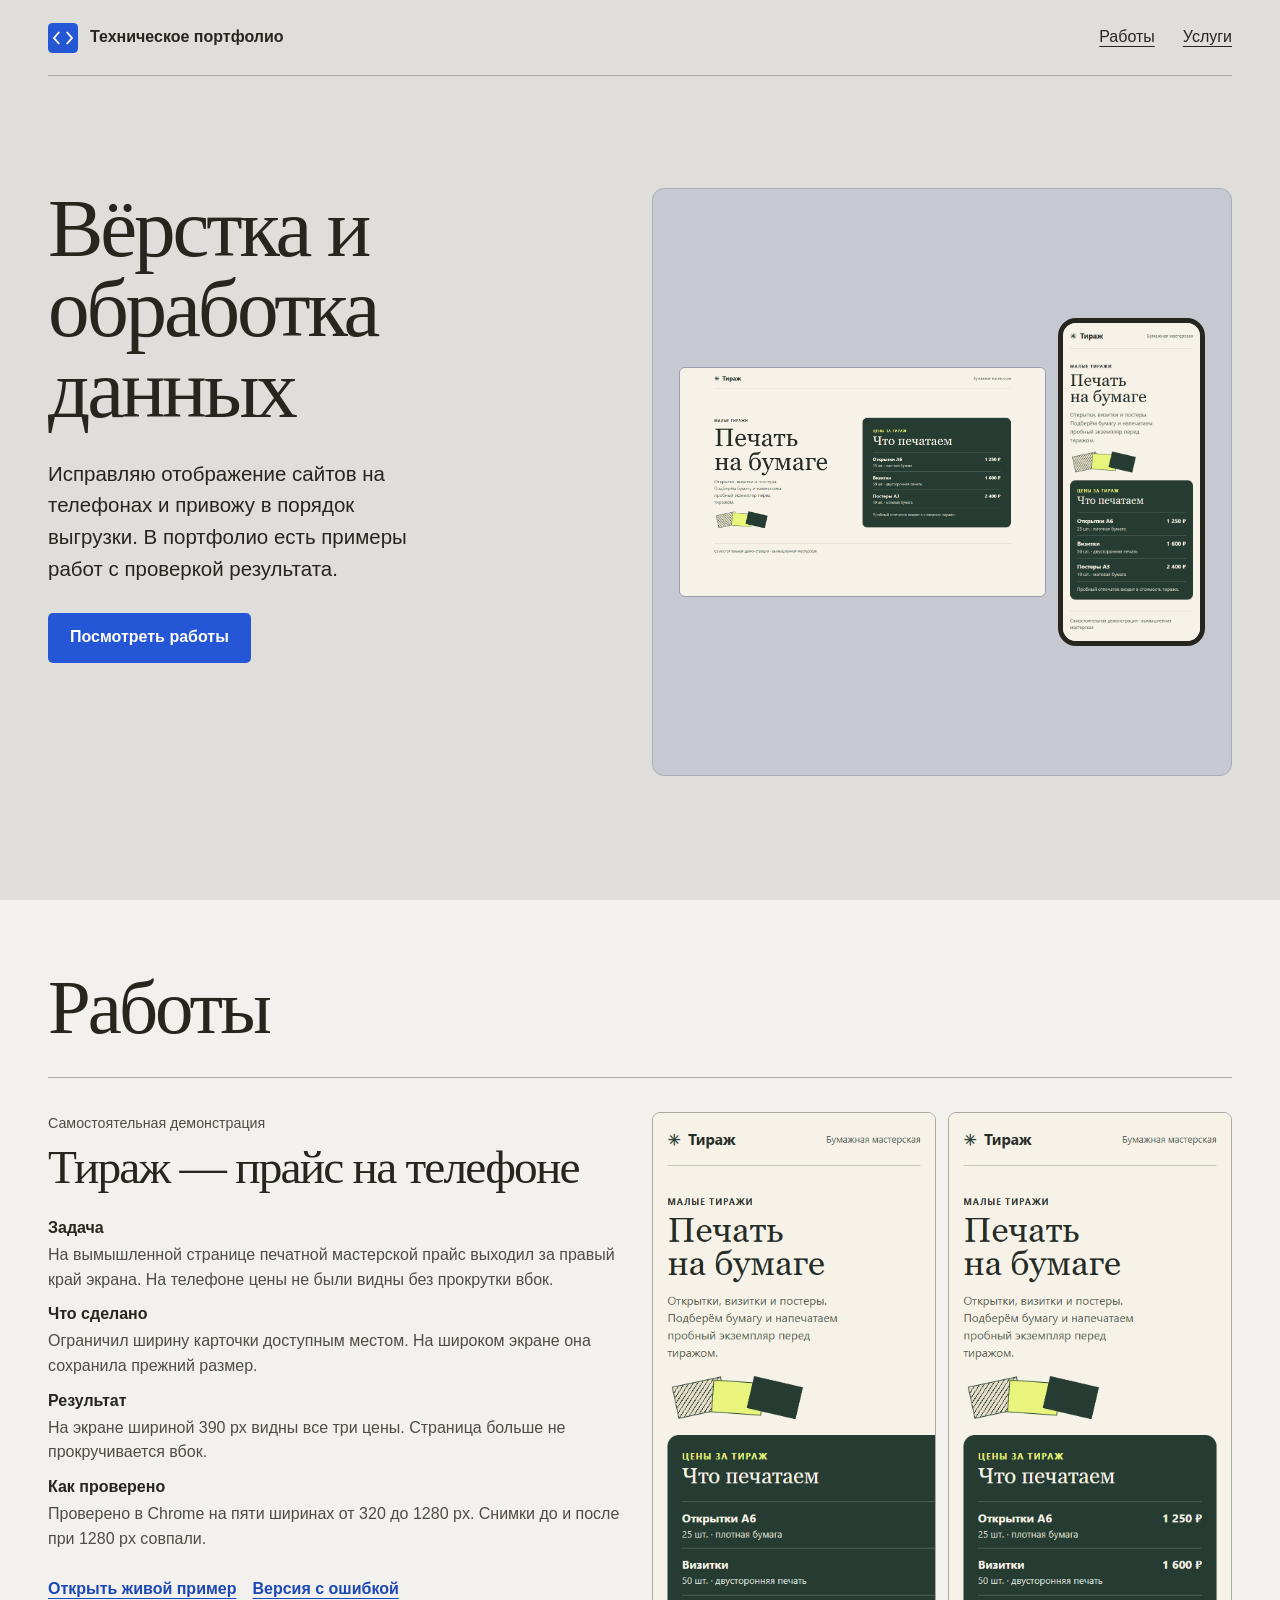
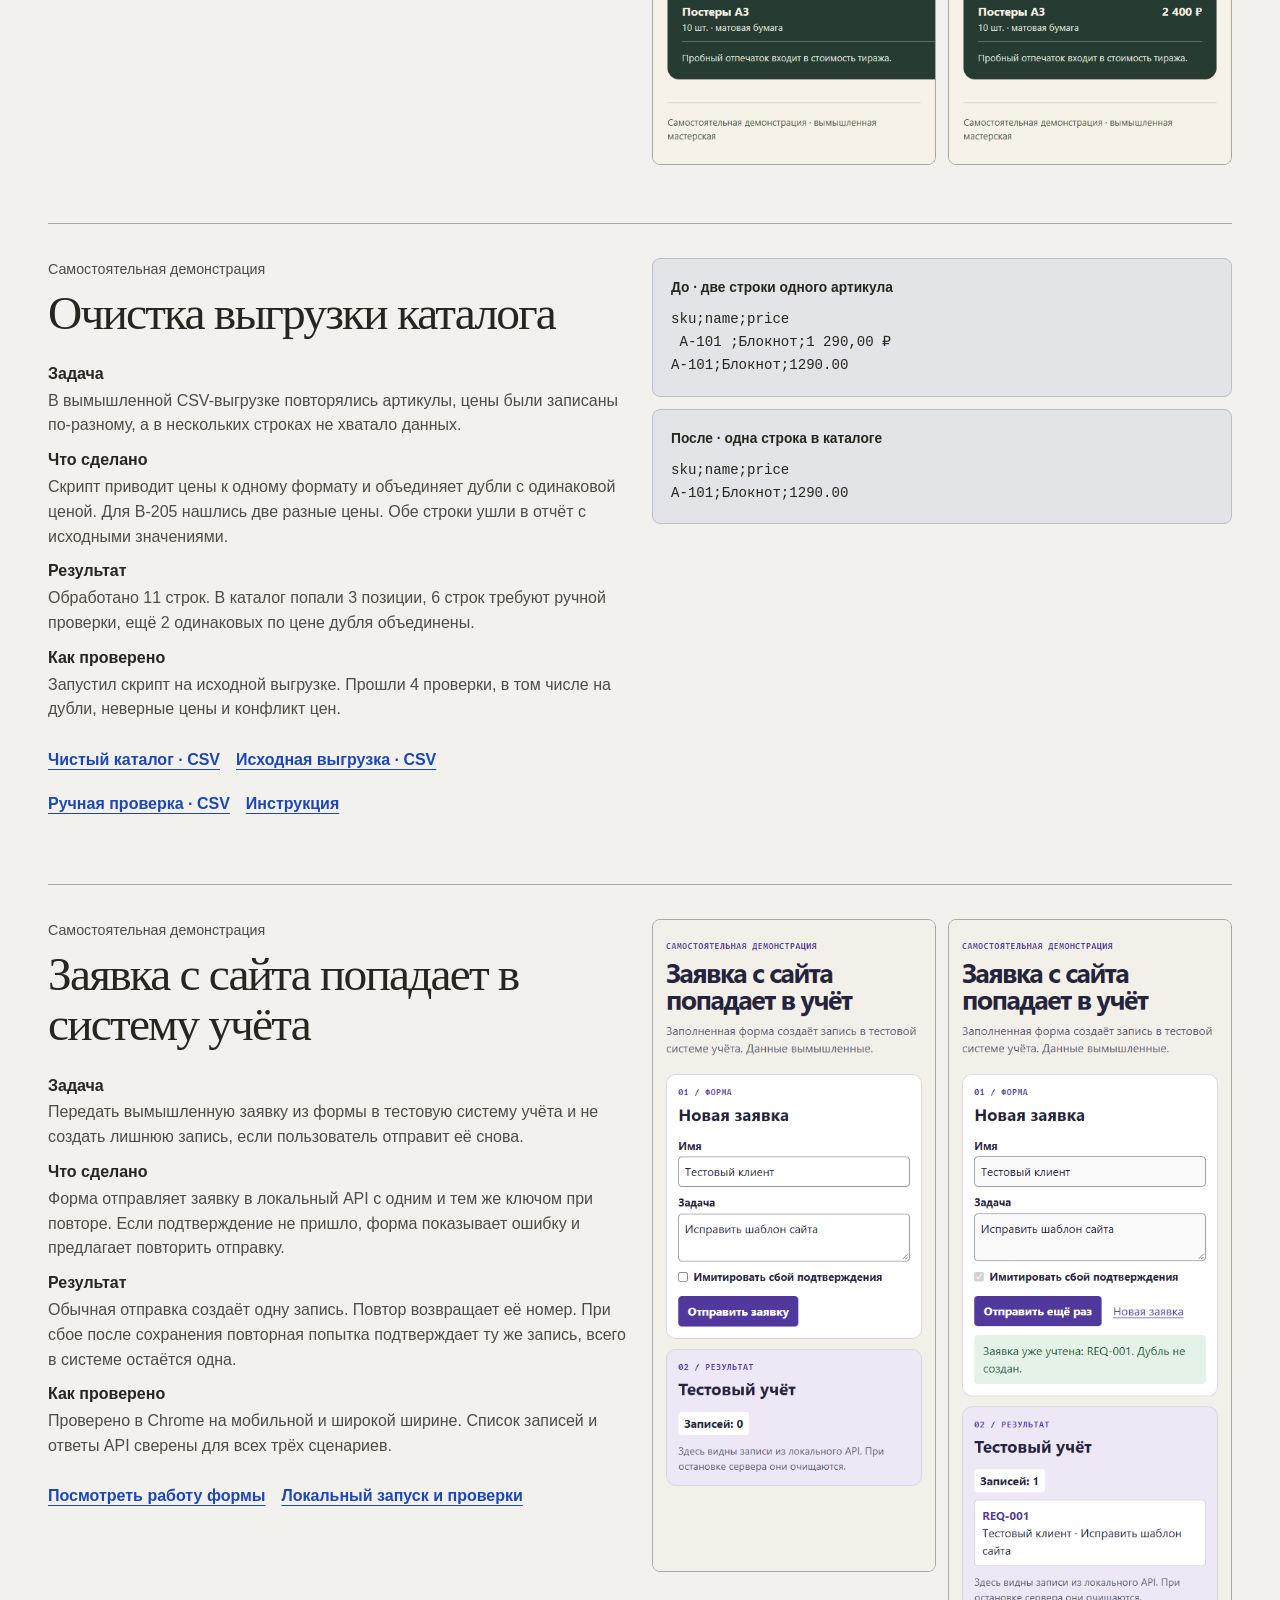
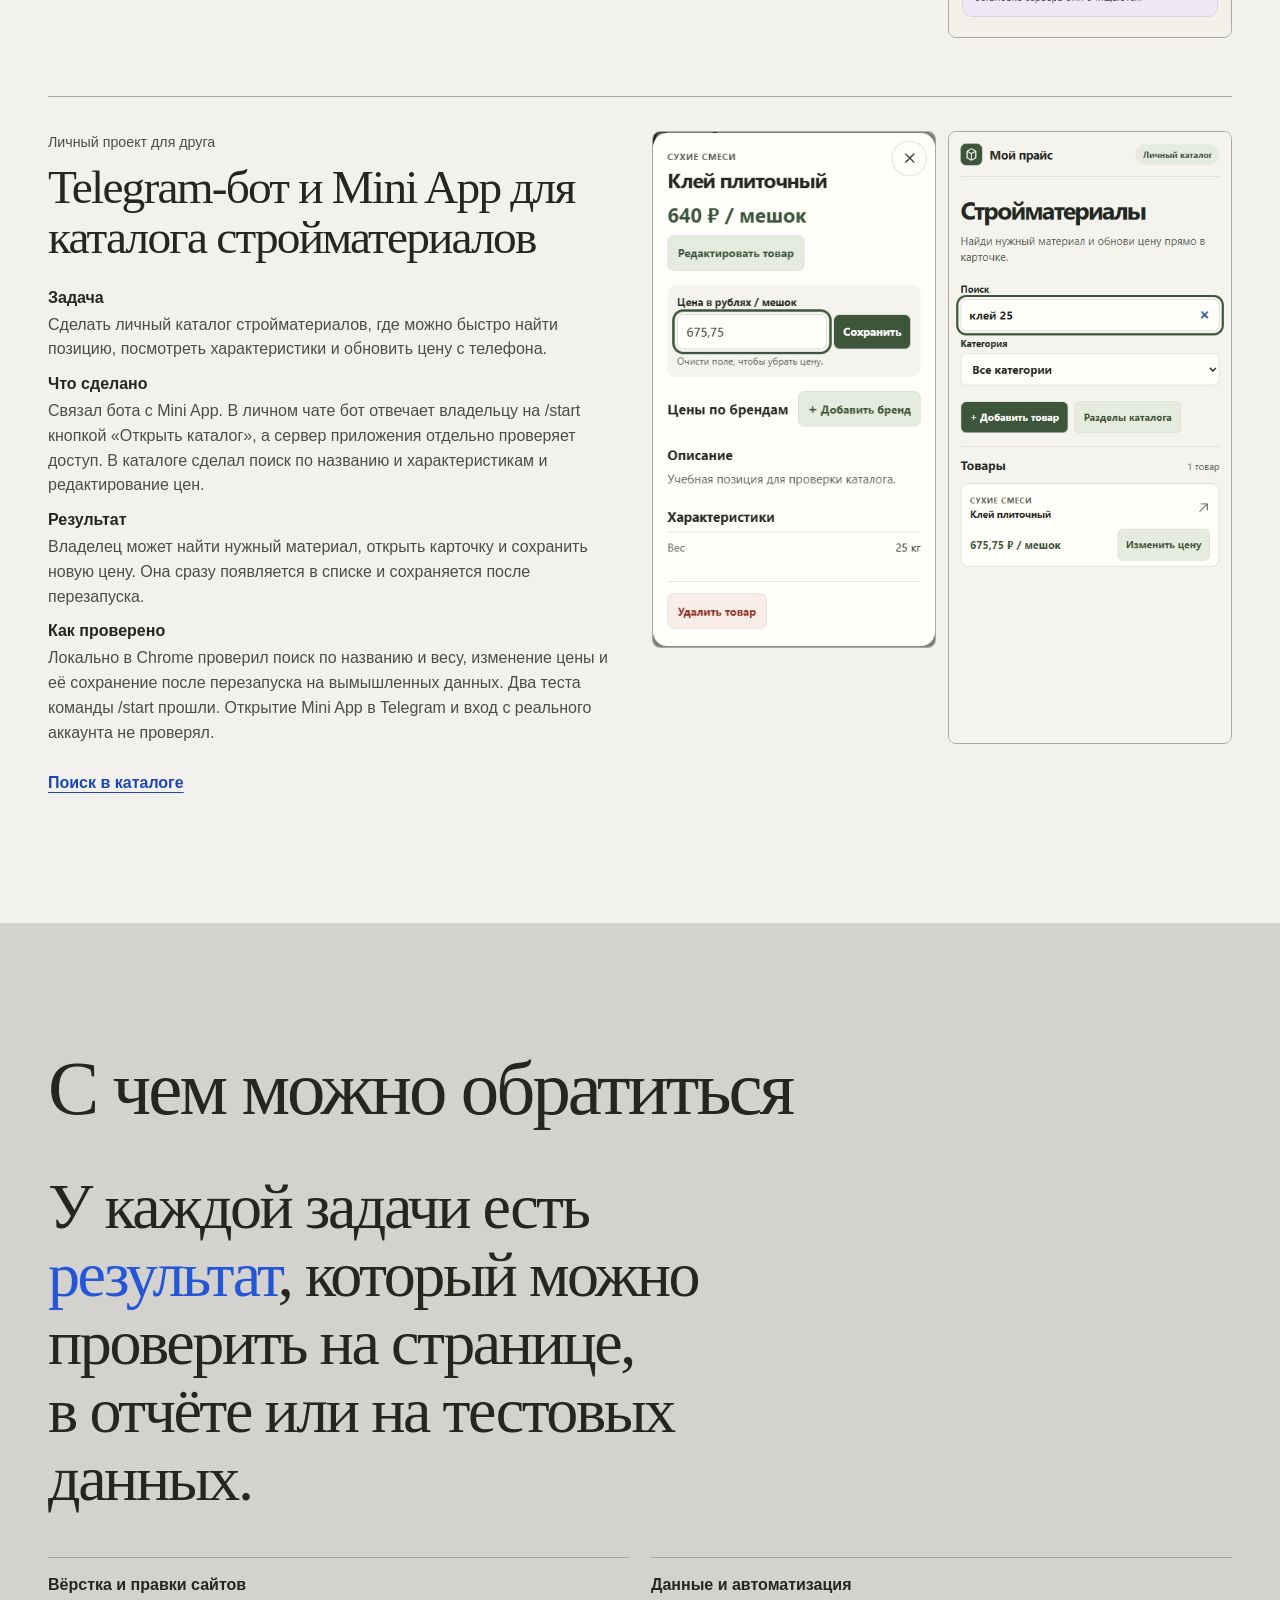
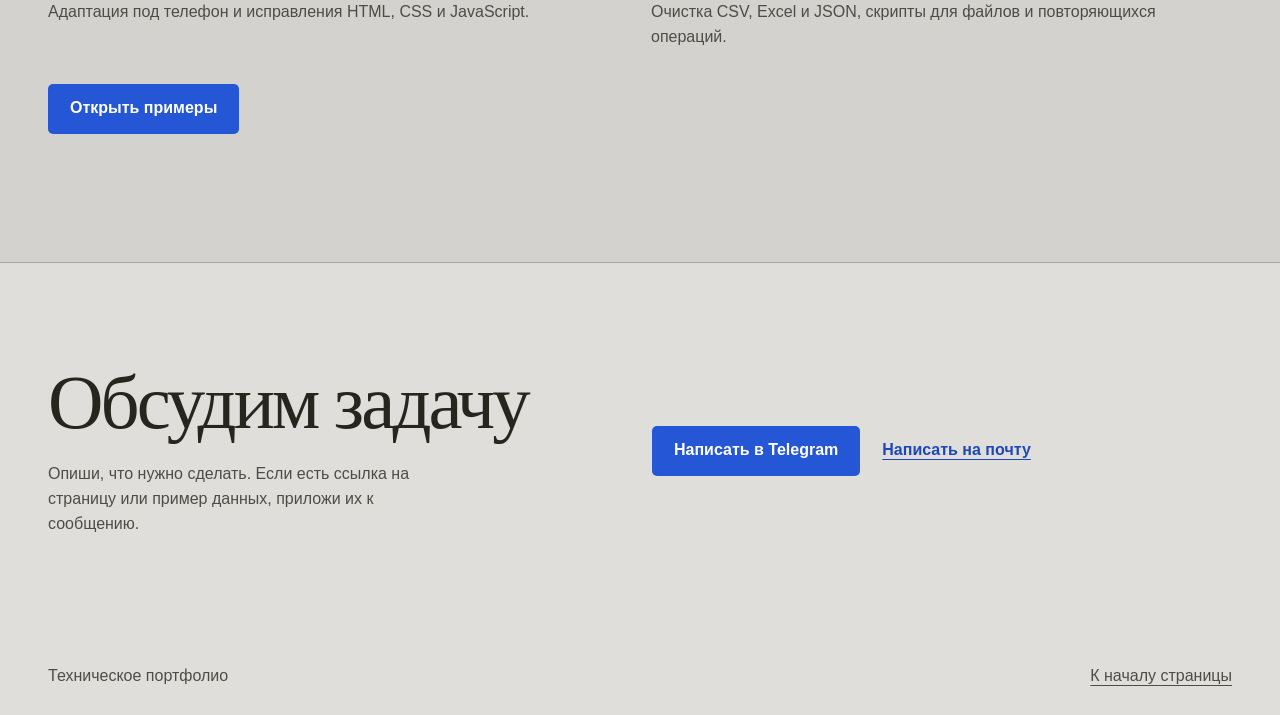
==== index.html @ 19522d6e "Publish technical portfolio" ====
<!doctype html>
<html lang="ru" data-type="service" data-radius="soft" data-buttons="solid" data-motion="on">
<head>
  <meta charset="utf-8">
  <meta name="viewport" content="width=device-width, initial-scale=1">
  <meta name="page-type" content="service">
  <meta name="site-kind" content="other">
  <meta name="theme-color" content="#dfdedb">
  <meta name="description" content="Примеры адаптивной вёрстки и обработки данных: задача, решение и проверка результата.">
  <meta property="og:title" content="Вёрстка и обработка данных">
  <meta property="og:description" content="Примеры вёрстки, обработки данных и интеграций с проверкой результата.">
  <meta property="og:type" content="website">
  <meta property="og:image" content="adaptive-price-card/screenshots/desktop-after.png">
  <title>Вёрстка и обработка данных · Портфолио</title>
  <link rel="icon" href="mark.svg" type="image/svg+xml">
  <link rel="stylesheet" href="tokens.css">
  <link rel="stylesheet" href="assets/motion/motion.css">
  <link rel="stylesheet" href="assets/moments/word-highlight/moment.css">
  <link rel="stylesheet" href="style.css">
  <script>if (location.protocol !== "file:") { document.documentElement.classList.add("m-enter"); setTimeout(() => document.documentElement.classList.add("m-enter-done"), 700); }</script>
  <script defer src="cases.js"></script>
  <script defer src="portfolio.js"></script>
  <script type="module" src="assets/motion/motion.js"></script>
  <script type="module" src="assets/moments/moments.js"></script>
</head>
<body>
  <!-- Taste Skill: service / split / stone-blueprint / Source Serif 4 + Libre Franklin / word-highlight. -->
  <a class="skip" href="#main">К содержанию</a>
  <header class="wrap bar nav">
    <a class="brand" href="#main"><img src="mark.svg" alt="" width="30" height="30"> Техническое портфолио</a>
    <nav aria-label="Разделы"><a href="#works">Работы</a><a href="#services">Услуги</a></nav>
  </header>
  <main id="main">
    <section class="hero" data-enter aria-labelledby="title">
      <div class="wrap hero-grid">
        <div class="hero-copy">
          <h1 id="title">Вёрстка и обработка данных</h1>
          <p>Исправляю отображение сайтов на телефонах и привожу в порядок выгрузки. В портфолио есть примеры работ с проверкой результата.</p>
          <a class="button" href="#works">Посмотреть работы</a>
        </div>
        <div class="hero-visual" data-visual>
          <img class="hero-wide" src="adaptive-price-card/screenshots/desktop-after.png" alt="Страница печатной мастерской «Тираж» на широком экране" width="1280" height="800">
          <img class="hero-phone" src="adaptive-price-card/screenshots/mobile-after.png" alt="На телефоне весь прайс «Тиража» помещается в экран" width="390" height="900">
        </div>
      </div>
    </section>
    <section id="works" class="work-section" aria-labelledby="works-title">
      <div class="wrap">
        <h2 id="works-title">Работы</h2>
        <div id="case-list"></div>
      </div>
    </section>
    <section id="services" class="service-section statement" data-moment="word-highlight" aria-labelledby="services-title">
      <div class="wrap">
        <h2 id="services-title">С чем можно обратиться</h2>
        <p class="statement-line mo-wh__text">У каждой задачи есть <strong>результат</strong>, который можно проверить на странице, в отчёте или на тестовых данных.</p>
        <dl class="services">
          <div><dt>Вёрстка и правки сайтов</dt><dd>Адаптация под телефон и исправления HTML, CSS и JavaScript.</dd></div>
          <div><dt>Данные и автоматизация</dt><dd>Очистка CSV, Excel и JSON, скрипты для файлов и повторяющихся операций.</dd></div>
        </dl>
        <a class="button" href="#works">Открыть примеры</a>
      </div>
    </section>
    <section id="contact" class="contact-section" aria-labelledby="contact-title">
      <div class="wrap contact-layout">
        <div>
          <h2 id="contact-title">Обсудим задачу</h2>
          <p>Опиши, что нужно сделать. Если есть ссылка на страницу или пример данных, приложи их к сообщению.</p>
        </div>
        <div class="contact-actions">
          <a class="button" href="https://t.me/Veki_21">Написать в Telegram</a>
          <a class="contact-email" href="mailto:petrins888@gmail.com">Написать на почту</a>
        </div>
      </div>
    </section>
  </main>
  <footer class="wrap bar footer closing"><span>Техническое портфолио</span><a href="#main">К началу страницы</a></footer>
  <template id="case-template">
    <article class="case">
      <div class="case-copy">
        <p class="case-type"></p>
        <h3 class="case-title"></h3>
        <dl class="case-details">
          <div><dt>Задача</dt><dd class="case-task"></dd></div>
          <div><dt>Что сделано</dt><dd class="case-changes"></dd></div>
          <div><dt>Результат</dt><dd class="case-result"></dd></div>
          <div><dt>Как проверено</dt><dd class="case-verification"></dd></div>
        </dl>
        <ul class="case-links" aria-label="Материалы работы"></ul>
      </div>
      <div class="case-images"></div>
    </article>
  </template>
</body>
</html>
---- tokens.css ----
after the links: layout.css resets --ly-scale -->
<style>
:root {
  --p-bg: #dfdedb; --p-surface: #d3d2ce; --p-ink: #26251e; --p-muted: #5a5850;
  --p-accent: #2456d6; --p-accent-ink: #ffffff; --p-action: #2456d6; --p-action-ink: #ffffff;
  --p-inv-bg: #26251e; --p-inv-surface: #313029; --p-inv-ink: #dfdedb; --p-inv-muted: #9e9d99;
  --p-inv-accent: #dfdedb; --p-inv-accent-ink: #26251e; --p-inv-action: #dfdedb; --p-inv-action-ink: #26251e;
  --font-display: "Source Serif 4", Georgia, serif;
  --font-text: "Libre Franklin", system-ui, sans-serif;
  --display-weight: 400;
  --display-tracking: -0.02em;
  --display-tracking-xl: -0.026em;
}
---- assets/motion/motion.css ----
/*
  taste-skill motion.css - the micro-interactions a company site has (figma.com, x.ai): one small
  opt-in layer over system.css and ui/cards.css. Link it after them (data-motion on <html> is optional);
  load motion.js once (it adds the tab indicator, the number tick and the card loops).
  The layer is ON as soon as this file is linked: no attribute is needed (a hover shot of a linked card or photo
  shows the 2px lift and the 1.03 zoom). <html data-motion="off"> switches the whole layer off; data-motion="live"
  is the number tick in a headless shot (motion.js).
  references/motion.md says what moves and how fast. Everything here answers the pointer, the
  keyboard or a number coming into view once, plus the hero's one entrance on load (the end of this
  file); nothing moves because the page scrolled (that is a dealt moment's job, assets/moments).

  Hover moves sit under (hover: hover) and (pointer: fine): a phone never keeps a stuck hover.
  Hover out runs 120ms against 150ms in (motion.md, tokens).
  Under prefers-reduced-motion colours still change and a press still shows; nothing moves or scales.
*/

:root {
  --m-in: 150ms;                              /* hover in: buttons, links, nav, tabs */
  --m-out: 120ms;                             /* hover out */
  --m-press: 90ms;                            /* a press */
  --m-panel: 200ms;                           /* a menu or sheet opening */
  --m-close: 120ms;                           /* a menu closing */
  --m-slide: 240ms;                           /* an indicator travelling between two tabs or links */
  --m-image: 600ms;                           /* a photograph scaling inside its mask */
  --m-image-out: 400ms;                       /* ...and settling back */
  --m-ease: var(--ease, cubic-bezier(.2, .8, .2, 1)); /* the one UI ease-out (system.css --ease): fast start, soft landing */
  --m-ease-io: cubic-bezier(.65, 0, .35, 1);  /* the indicator: leaves and lands softly */
  --m-ease-enter: cubic-bezier(.22, 1, .36, 1); /* an entrance settling: long soft tail, never past its mark */
  --m-cycle: 3.2s;                            /* one cycle of a card's loop (2.5-4 s) */
  --m-lift: -2px;
}

/* ---------------------------------------------------------------- buttons */
html:not([data-motion="off"]) .btn {
  position: relative;
  transition: background-color var(--m-out) var(--m-ease), color var(--m-out) var(--m-ease),
              border-color var(--m-out) var(--m-ease), box-shadow var(--m-out) var(--m-ease),
              transform var(--m-press) var(--m-ease);
}
/* the tone moves toward the ground: a black button greys a little on white, a white one on black */
html:not([data-motion="off"]) .btn--primary:hover { background: color-mix(in oklab, var(--action) 84%, var(--bg)); }
html:not([data-motion="off"]) .btn--secondary:hover {
  background: color-mix(in oklab, var(--bg) 92%, var(--ink));
  border-color: color-mix(in oklab, var(--ink) 32%, transparent);
}
html:not([data-motion="off"]) .btn:hover { transition-duration: var(--m-in), var(--m-in), var(--m-in), var(--m-in), var(--m-press); }
html:not([data-motion="off"]) .btn:active { transform: translateY(1px) scale(.985); }
/* the step: a button rises 1px on hover (2px on the large size) and presses 1px down with a 1.5% shrink on
   click; pointer only. The text-link secondary (arrow and block looks) keeps its underline and does not step.
   Reduced motion keeps the colour change only (see the end of this file). */
@media (hover: hover) and (pointer: fine) {
  html:not([data-motion="off"]) .btn:hover { transform: translateY(-1px); }
  html:not([data-motion="off"]) .btn--xl:hover { transform: translateY(-2px); }
  html:not([data-motion="off"]):is([data-buttons="arrow"], [data-buttons="block"]) .btn--secondary:hover { transform: none; }
  html:not([data-motion="off"]) .btn:active { transform: translateY(1px) scale(.985); }
  html:not([data-motion="off"]):is([data-buttons="arrow"], [data-buttons="block"]) .btn--secondary:active { transform: scale(.985); }
}

/* the arrow: the text arrow (.btn--arrow, .link) nudges 3px; the drawn arrow (.m-arrow) grows its
   stem and moves its head 3px, the way a good product site's "Learn more" does. The pointer's move
   only for a fine pointer; keyboard focus shows it anywhere */
html:not([data-motion="off"]) :is(.btn--arrow, .link)::after { transition: transform var(--m-out) var(--m-ease); }
html:not([data-motion="off"]) :is(.btn--arrow, .link):focus-visible::after { transform: translateX(3px); transition-duration: var(--m-in); }
.m-arrow { width: 12px; height: 12px; flex: none; overflow: visible; fill: none; stroke: currentColor; stroke-width: 1.6;
           stroke-linecap: round; stroke-linejoin: round; }
.m-arrow__stem { opacity: 0; transform: scaleX(.2); transform-origin: 1px 50%; transform-box: fill-box;
                 transition: opacity var(--m-out) var(--m-ease), transform var(--m-out) var(--m-ease); }
.m-arrow__head { transition: transform var(--m-out) var(--m-ease); }
:is(a, button):focus-visible > .m-arrow .m-arrow__stem { opacity: 1; transform: none; transition-duration: var(--m-in); }
:is(a, button):focus-visible > .m-arrow .m-arrow__head { transform: translateX(3px); transition-duration: var(--m-in); }
@media (hover: hover) and (pointer: fine) {
  html:not([data-motion="off"]) :is(.btn--arrow, .link):hover::after { transform: translateX(3px); transition-duration: var(--m-in); }
  :is(a, button):hover > .m-arrow .m-arrow__stem { opacity: 1; transform: none; transition-duration: var(--m-in); }
  :is(a, button):hover > .m-arrow .m-arrow__head { transform: translateX(3px); transition-duration: var(--m-in); }
}

/* a pill that is a link (the line above a hero headline) */
html:not([data-motion="off"]) a.pill { transition: background-color var(--m-out) var(--m-ease), border-color var(--m-out) var(--m-ease); }
html:not([data-motion="off"]) a.pill:hover { background: color-mix(in oklab, var(--card) 90%, var(--ink)); border-color: var(--line-strong); transition-duration: var(--m-in); }

/* ---------------------------------------------------------------- links: an underline that draws */
/* .link and links in running text: a rest line, and the ink line draws left to right on hover and
   leaves to the right. A link in a sentence rests on its own colour at 45% (about 3.3:1 on its
   ground), so it reads as a link even when it is the same colour as the text (WCAG 1.4.1); .link
   and .m-link carry an arrow or sit alone and rest on the faint hairline */
html:not([data-motion="off"]) :is(.link, .m-link, p a:not([class]), .footer ul a, .footer .link) {
  text-decoration: none;
  background-image: linear-gradient(currentColor, currentColor), linear-gradient(var(--m-rest, var(--line-strong)), var(--m-rest, var(--line-strong)));
  background-repeat: no-repeat; background-size: 0% 1px, 100% 1px;
  background-position: right 0 bottom 0, 0 100%;
  transition: background-size var(--m-out) var(--m-ease), color var(--m-out) var(--m-ease);
  padding-bottom: 2px;
}
/* set on its own rule: the shared rule above is (0,3,1) through :is(.footer .link) and would win */
html:not([data-motion="off"]) p a:not([class]) { --m-rest: color-mix(in oklab, currentColor 45%, transparent); }
html:not([data-motion="off"]) :is(.footer ul a, .m-link--bare):not(:hover, :focus-visible) { background-size: 0% 1px, 0% 1px; }
html:not([data-motion="off"]) :is(.link, .m-link, p a:not([class]), .footer ul a, .footer .link):is(:hover, :focus-visible) {
  background-size: 100% 1px, 100% 1px; background-position: left 0 bottom 0, 0 100%; transition-duration: var(--m-in);
}
/* the link's arrow is not underlined: the line runs under the words only */
html:not([data-motion="off"]) .link { background-size: 0% 1px, calc(100% - 1em - var(--s-2)) 1px; }
html:not([data-motion="off"]) .link:is(:hover, :focus-visible) { background-size: calc(100% - 1em - var(--s-2)) 1px, calc(100% - 1em - var(--s-2)) 1px; }
html:not([data-motion="off"]) .link, html:not([data-motion="off"]) .link:is(:hover, :focus-visible) { background-position: 0 100%, 0 100%; }
html:not([data-motion="off"]) .footer ul a:hover { color: var(--ink); }

/* ---------------------------------------------------------------- navigation */
/* the nav words take no pill (ST-08, ST-11): system.css draws the underline under a word from the left on hover and focus, and
   takes it away to the right; the page you are on keeps its still bar (system.css draws it, at the same inset) */
@media (min-width: 1024px) {
  /* the full-width panel: fades and settles 6px in 200ms with its columns together (one surface, read
     as one); it closes in 120ms. While one menu is open, the next word swaps the panel at once
     (motion.js .m-menu-open) */
  html:not([data-motion="off"]) .nav__menu {
    transform: translateY(-6px);
    transition: opacity var(--m-close) var(--m-ease), transform var(--m-close) var(--m-ease), visibility 0s linear var(--m-close);
  }
  html:not([data-motion="off"]) .nav__item:is(:hover, :focus-within) > .nav__menu {
    transition: opacity var(--m-panel) var(--m-ease) 150ms, transform var(--m-panel) var(--m-ease) 150ms, visibility 0s linear 150ms;
  }
  /* .m-menu-open comes on when the first panel starts to show (150ms): from then the next word swaps
     the panel at once. Duration and delay go to 0, the properties stay listed, so the panel that is
     still fading in finishes its own 200ms instead of snapping */
  html:not([data-motion="off"]) .nav.m-menu-open .nav__menu,
  html:not([data-motion="off"]) .nav.m-menu-open .nav__item:is(:hover, :focus-within) > .nav__menu { transition-duration: 0s; transition-delay: 0s; }
  html:not([data-motion="off"]) .menu-col a { transition: color var(--m-out) var(--m-ease); }
  html:not([data-motion="off"]) .menu-col a:hover { transition-duration: var(--m-in); }
  html:not([data-motion="off"]) .menu-card .panel { transition: border-color var(--m-out) var(--m-ease); }
}
/* the phone sheet slides in 8px and fades (system.js opens it) */
@media (max-width: 1023px) {
  html:not([data-motion="off"]) .nav.is-open .nav__links { transition: opacity var(--m-panel) var(--m-ease), transform var(--m-panel) var(--m-ease); }
  @starting-style { html:not([data-motion="off"]) .nav.is-open .nav__links { opacity: 0; transform: translateY(-8px); } }
}

/* ---------------------------------------------------------------- tabs: the indicator slides */
html:not([data-motion="off"]) .tabs.m-has-ind { position: relative; isolation: isolate; }
html:not([data-motion="off"]) .tabs.m-has-ind .tab { position: relative; z-index: 1; }
html:not([data-motion="off"]) .tabs.m-has-ind .tab[aria-selected="true"] { background: transparent; border-color: transparent; }
/* the pill takes its new size at once and travels by transform alone (motion.js: it starts scaled to
   the old tab's size at the old place and settles to scale 1 at the new one), so nothing is laid out
   again while it moves and its corners are true at rest */
.m-tab-ind {
  position: absolute; left: 0; top: 0; z-index: 0; width: var(--w, 0px); height: var(--h, 0px);
  border-radius: var(--r-btn); background: var(--ink); pointer-events: none;
  transform: translate(var(--x, 0px), var(--y, 0px)) scale(var(--sx, 1), var(--sy, 1)); transform-origin: 0 0;
  transition: transform var(--m-slide) var(--m-ease-io);
}
.m-tab-ind.is-jump { transition: none; }
html:not([data-motion="off"]) .tab { transition: color var(--m-slide) var(--m-ease), border-color var(--m-out) var(--m-ease), background-color var(--m-out) var(--m-ease); }

/* ---------------------------------------------------------------- focus */
/* the ring (system.css) is drawn in full in the frame the focus lands; no transition */

/* ---------------------------------------------------------------- cards: a 2px lift */
/* the card rises 2px, its border and shadow deepen; a card without its own box (.card--open) lifts
   its panel. Never tilts, flips or follows the pointer */
html:not([data-motion="off"]) .card:not(.card--open, .card--plan) {
  transition: transform var(--m-out) var(--m-ease), border-color var(--m-out) var(--m-ease), box-shadow var(--m-out) var(--m-ease);
}
html:not([data-motion="off"]) .card--open > .panel { transition: transform var(--m-out) var(--m-ease), box-shadow var(--m-out) var(--m-ease); }
@media (hover: hover) and (pointer: fine) {
  html:not([data-motion="off"]) .card:not(.card--open, .card--plan, .m-nolift):hover {
    transform: translateY(var(--m-lift));
    border-color: color-mix(in oklab, var(--ink) 16%, transparent);
    /* the shadow is deeper on a dark card (its lightness l): about .2 on white, .64 on near-black */
    box-shadow: inset 0 1px 0 var(--c-hi, transparent), 0 1px 2px rgb(0 0 0 / .06),
                0 14px 32px -18px oklch(from var(--card, #fff) 0 0 0 / calc(0.75 - l * 0.55));
    transition-duration: 180ms;
  }
  html:not([data-motion="off"]) .card--open:not(.m-nolift):hover > .panel {
    transform: translateY(var(--m-lift)); box-shadow: 0 14px 32px -18px oklch(from var(--bg, #fff) 0 0 0 / calc(0.75 - l * 0.55)); transition-duration: 180ms;
  }
}

/* ---------------------------------------------------------------- photographs: 1.03 inside the mask */
/* a photograph in a link or a linked card grows 3% inside its own mask (the frame, the tile, a .m-zoom wrapper);
   the mask clips it, so the box never moves. .m-zoom is the hook for any other photograph: wrap it. */
.m-zoom { overflow: clip; }
html:not([data-motion="off"]) :is(.frame__img, .tile__media > img, .m-zoom img, .m-zoom > video) {
  transition: transform var(--m-image-out) var(--m-ease);
}
@media (hover: hover) and (pointer: fine) {
  html:not([data-motion="off"]) :is(a, .card:has(a), .m-zoom):hover :is(.frame__img, .tile__media > img),
  html:not([data-motion="off"]) .m-zoom:hover :is(img, video) { transform: scale(1.03); transition-duration: var(--m-image); }
}

/* ---------------------------------------------------------------- inputs, switches, checks */
html:not([data-motion="off"]) .field :is(input, select, textarea), .m-input {
  transition: border-color var(--m-out) var(--m-ease), box-shadow var(--m-out) var(--m-ease), background-color var(--m-out) var(--m-ease);
}
html:not([data-motion="off"]) .field :is(input, select, textarea):hover, .m-input:hover { border-color: color-mix(in oklab, var(--ink) 48%, transparent); }
html:not([data-motion="off"]) .field :is(input, select, textarea):focus, .m-input:focus {
  /* the field's own ring in place of the outline: a 2px line in --action (3:1 on the ground) and a soft halo,
     there at once like every focus ring (the hover's fade does not apply to focus) */
  outline: none; border-color: var(--action);
  box-shadow: 0 0 0 1px var(--action), 0 0 0 4px color-mix(in oklab, var(--action) 20%, transparent); transition-duration: 0s;
}
/* a switch: <button class="m-switch" role="switch" aria-checked="false" aria-label="..."></button>
   (motion.js flips aria-checked on click unless the page handles it). The knob slides in 180ms and
   stretches 4px while pressed, both by transform (a scaleX from its left edge; on, the 12px shift
   keeps its right edge where it rests). The off track is ink at 48% (3.3:1 or more against the knob
   and the ground, the 3:1 a control needs) */
.m-switch {
  position: relative; flex: none; width: 40px; height: 24px; padding: 0; border: 0; border-radius: 999px; cursor: pointer;
  background: color-mix(in oklab, var(--ink) 48%, var(--bg));
  transition: background-color 180ms var(--m-ease);
}
.m-switch::before {
  content: ""; position: absolute; left: 3px; top: 3px; width: 18px; height: 18px; border-radius: 999px;
  background: var(--bg); box-shadow: 0 1px 3px rgb(0 0 0 / .25);
  transform-origin: 0 50%; transition: transform 180ms var(--m-ease);
}
.m-switch[aria-checked="true"] { background: var(--action); }
.m-switch[aria-checked="true"]::before { transform: translateX(16px); background: var(--action-ink); }
.m-switch:active::before { transform: scaleX(1.22); transition-duration: var(--m-press); }
.m-switch[aria-checked="true"]:active::before { transform: translateX(12px) scaleX(1.22); }
.m-switch:hover:not([aria-checked="true"]) { background: color-mix(in oklab, var(--ink) 58%, var(--bg)); }
/* a check box: <input type="checkbox" class="m-check">, the tick fades in as it grows from 70% to full size, 160ms */
.m-check {
  appearance: none; -webkit-appearance: none; flex: none; margin: 0; width: 20px; height: 20px; border-radius: 6px; cursor: pointer;
  border: 1px solid color-mix(in oklab, var(--ink) 48%, var(--bg)); background: var(--bg) no-repeat center / 14px 14px;
  display: inline-grid; place-items: center;
  transition: background-color var(--m-in) var(--m-ease), border-color var(--m-in) var(--m-ease);
}
.m-check::before {
  content: ""; width: 10px; height: 6px; margin-top: -2px; border: solid var(--action-ink); border-width: 0 0 2px 2px;
  opacity: 0; transform: rotate(-45deg) scale(.7); transform-origin: 50% 50%;
  transition: transform 160ms var(--m-ease), opacity 100ms var(--m-ease);
}
.m-check:hover:not(:checked) { border-color: color-mix(in oklab, var(--ink) 64%, var(--bg)); }
.m-check:checked { background-color: var(--action); border-color: var(--action); }
.m-check:checked::before { opacity: 1; transform: rotate(-45deg) scale(1); }

/* ---------------------------------------------------------------- FAQ
   Every answer stays open (ST-47, system.css): nothing here opens, closes or animates its height. */

/* ---------------------------------------------------------------- numbers that tick once */
[data-m-count] { font-variant-numeric: tabular-nums; }

/* ---------------------------------------------------------------- loops inside a card's panel */
/* a CSS loop the page writes inside [data-m-loop] runs one cycle in --m-cycle (2.5-4 s) and repeats
   while on screen; motion.js pauses it off screen and restarts it on hover (motion.md) */
[data-m-loop] { --m-cycle: 3.2s; --m-still: 0.6; --m-safe: 48px; }
/* the pause button (a 32px disc 12px in from the bottom-right corner) gets a clear band: content in
   the flow ends --m-safe (48px) above the bottom edge, and a fading stage dissolves above that band,
   never under the button. Size the panel so the loop's subject sits above the fade */
[data-m-loop]:not(:has(> .stage)) { padding-bottom: var(--m-safe); }
[data-m-loop] > .stage:is(.stage--fade-b, .stage--fade-br) { bottom: var(--m-safe); }
/* on a phone (as ui.js does) and under reduced motion a loop holds its finished picture: the frame at
   --m-still (0-1) of the cycle, set on the loop where the picture is complete */
@media (max-width: 639px) {
  [data-m-loop] * { animation-duration: var(--m-cycle) !important; animation-delay: calc(-1 * var(--m-still) * var(--m-cycle)) !important;
                    animation-play-state: paused !important; }
}
[data-m-loop].is-m-off *, [data-m-loop].is-m-paused * { animation-play-state: paused !important; }

/* ---------------------------------------------------------------- the hero's entrance */
/* Once on load the hero enters (motion.js enter(), motion.md): the h1 line by line out of word masks,
   then its lead, each button and its facts 60ms apart, the picture settling; about 1.1 s.
   Markup: data-enter on the hero <section> and the one head line that sets html.m-enter before the
   first paint (with its 700ms safety mark, m-enter-done). Only the words wait, and only in that window
   until motion.js takes over (.is-entering): no script, reduced motion, print and data-motion="off"
   show the hero as written; a script later than the mark finds the words fading in here.
   The pictures (a photograph, a window, the collage) are never hidden, so nothing blinks or flashes
   the hero's ground: a photograph waits at 1.05 and a window or collage at .98, by the scale property
   (it composes with any transform of their own), and they settle by transition as soon as the
   entrance starts or the mark passes. */
@media screen and (prefers-reduced-motion: no-preference) {
  html.m-enter:not(.m-enter-done, [data-motion="off"]) .hero[data-enter]:not([data-enter="off"], .is-entering, .is-entered)
    :is(h1, h1 ~ *, :has(> h1) ~ *, :has(~ h1)):not([data-enter-media], .hero__bg, .hero__media, .hero__stage, .hero__art, .hero__window, .hero-visual, .ly-collage,
         :has([data-enter-media], .hero__bg, .hero__media, .hero__stage, .hero__art, .hero__window, .hero-visual, .ly-collage)) { opacity: 0; }
  /* the mark passed before motion.js arrived: the words fade in instead of appearing at once */
  html.m-enter.m-enter-done:not([data-motion="off"]) .hero[data-enter]:not([data-enter="off"], .is-entering, .is-entered)
    :is(h1, h1 ~ *, :has(> h1) ~ *, :has(~ h1)) { transition: opacity 400ms var(--m-ease); }
  /* the settle: a photograph from 1.05 inside its frame (the hero clips one of its own), anything else from .98 */
  html.m-enter:not([data-motion="off"]) .hero[data-enter]:not([data-enter="off"], .is-still)
    :is(:is([data-enter-media], .hero__bg, .hero__media, .hero__stage, .hero__art, .hero__window, .hero-visual, .ly-collage):is(img, picture, video),
        :is([data-enter-media], .hero__bg, .hero__media, .hero__stage, .hero__art, .hero__window, .hero-visual, .ly-collage) > :is(img, picture, video, .frame__img)) {
    transition: scale 1100ms var(--m-ease-enter), clip-path 1100ms var(--m-ease-enter);
  }
  /* the clip's resting value, kept below the waiting rule's weight so that one wins while it applies */
  .hero[data-enter] :is([data-enter-media], .hero__bg, .hero__media, .hero__stage, .hero__art, .hero__window, .hero-visual, .ly-collage):is(img, picture, video) { clip-path: inset(0); }
  html.m-enter:not([data-motion="off"]) .hero[data-enter]:not([data-enter="off"], .is-still)
    :is([data-enter-media], .hero__bg, .hero__media, .hero__stage, .hero__art, .hero__window, .hero-visual, .ly-collage):not(img, picture, video, :has(> :is(img, picture, video, .frame__img))) {
    transition: scale 900ms var(--m-ease-enter);
  }
  html.m-enter:not(.m-enter-done, [data-motion="off"]) .hero[data-enter]:not([data-enter="off"], .is-entering, .is-entered)
    :is(:is([data-enter-media], .hero__bg, .hero__media, .hero__stage, .hero__art, .hero__window, .hero-visual, .ly-collage):is(img, picture, video),
        :is([data-enter-media], .hero__bg, .hero__media, .hero__stage, .hero__art, .hero__window, .hero-visual, .ly-collage) > :is(img, picture, video, .frame__img)) { scale: 1.05; }
  html.m-enter:not(.m-enter-done, [data-motion="off"]) .hero[data-enter]:not([data-enter="off"], .is-entering, .is-entered)
    :is([data-enter-media], .hero__bg, .hero__media, .hero__stage, .hero__art, .hero__window, .hero-visual, .ly-collage):is(img, picture, video) { clip-path: inset(2.381%); }   /* a picture that is itself the media (a band under the header, a full-bleed layer) has no frame: its own clip keeps it inside its box while larger, (1 - 1/1.05) / 2 */
  html.m-enter:not(.m-enter-done, [data-motion="off"]) .hero[data-enter]:not([data-enter="off"], .is-entering, .is-entered)
    :is([data-enter-media], .hero__bg, .hero__media, .hero__stage, .hero__art, .hero__window, .hero-visual, .ly-collage):not(img, picture, video, :has(> :is(img, picture, video, .frame__img))) { scale: .98; }
  html.m-enter:not([data-motion="off"]) .hero[data-enter]:not([data-enter="off"], .is-entered) { overflow: clip; }
}
/* while it runs: each word of the h1 in its own mask (the masks go when the h1 gets its own nodes back) */
.hero[data-enter] .m-w { display: inline-block; overflow: clip; vertical-align: top; padding-bottom: .12em; margin-bottom: -.12em; }
.hero[data-enter] .m-w__in { display: inline-block; }

/* ---------------------------------------------------------------- reduced motion */
@media (prefers-reduced-motion: reduce) {
  html:not([data-motion="off"]) .card:hover, html:not([data-motion="off"]) .card--open:hover > .panel,
  html:not([data-motion="off"]) :is(a, .card:has(a), .m-zoom):hover :is(.frame__img, .tile__media > img, img, video),
  html:not([data-motion="off"]) .btn:is(:hover, :active), html:not([data-motion="off"]) :is(.btn--arrow, .link):hover::after,
  :is(a, button):hover > .m-arrow :is(.m-arrow__head, .m-arrow__stem) { transform: none !important; }
  .m-arrow__stem { opacity: 1; transform: none; }
  html:not([data-motion="off"]) .nav__menu { transform: none !important; }
  /* the controls keep their state and their colour change, without travel: the tab pill and the switch
     knob jump, the tick fades in at full size, the underline is drawn at once */
  .m-tab-ind { transition: none; }
  .m-switch::before { transition-property: background-color; }
  .m-switch:active::before { transform: none; }
  .m-switch[aria-checked="true"]::before, .m-switch[aria-checked="true"]:active::before { transform: translateX(16px); }
  .m-check::before { transform: rotate(-45deg) scale(1); transition-property: opacity; }
  html:not([data-motion="off"]) :is(.link, .m-link, p a:not([class]), .footer ul a, .footer .link) { transition-property: color, opacity, background-color, border-color; }
  /* a press still shows, as a deeper tone instead of a move */
  html:not([data-motion="off"]) .btn--primary:active { background: color-mix(in oklab, var(--action) 74%, var(--bg)); }
  html:not([data-motion="off"]) .btn--secondary:active { background: color-mix(in oklab, var(--bg) 86%, var(--ink)); }
  [data-m-loop] * { animation-duration: var(--m-cycle) !important; animation-iteration-count: infinite !important;
                    animation-delay: calc(-1 * var(--m-still) * var(--m-cycle)) !important; animation-play-state: paused !important; }
}
---- assets/moments/word-highlight/moment.css ----
/* word-highlight: the statement in the display face; each word rests at half ink on the ground and turns to ink when
   the scroll reaches it, a <strong> word to the accent. Without script every word is ink. */
.mo-wh__text, [data-moment="word-highlight"] > .container > p { font-family: var(--font-display); font-weight: var(--display-weight); font-size: var(--t-h2); line-height: 1.16; letter-spacing: var(--display-tracking); max-width: 960px; text-wrap: pretty; }
.mo-wh .mo-w { color: color-mix(in oklab, var(--ink) 50%, var(--bg)); transition: color 160ms ease; }
.mo-wh .mo-w.is-on { color: var(--ink); }
.mo-wh strong { font-weight: inherit; }
.mo-wh strong .mo-w.is-on { color: var(--accent); }
@media (prefers-reduced-motion: reduce) { .mo-wh .mo-w { color: var(--ink); transition: none; } .mo-wh strong .mo-w { color: var(--accent); } }
---- style.css ----
:root { --paper:#dfdedb; --surface:#d3d2ce; --ink:#26251e; --blue:#2456d6; --rule:#aaa9a1; --muted:#4e4d45; --display:"Source Serif 4",Georgia,serif; --body:"Libre Franklin",Arial,sans-serif; }
* { box-sizing:border-box }
html { scroll-behavior:smooth }
html:has(:focus-visible) { scroll-behavior:auto }
body { margin:0; background:var(--paper); color:var(--ink); font: 16px/1.55 var(--body) }
img { display:block; max-width:100%; height:auto }
a { color:inherit; text-underline-offset:.25em; transition:color .18s, transform .18s, background-color .18s }
a:hover { color:var(--blue) }
a:focus-visible { outline:3px solid var(--blue); outline-offset:4px }
.wrap { width:min(100% - 96px, 1240px); margin-inline:auto }
.skip { position:absolute; top:12px; left:12px; z-index:2; background:white; padding:12px; transform:translateY(-160%) }
.skip:focus { transform:none }
.bar { height:76px; display:flex; align-items:center; justify-content:space-between; border-bottom:1px solid var(--rule); gap:16px }
.bar a { min-height:44px; display:inline-flex; align-items:center }
.brand { gap:12px; text-decoration:none; font-weight:600 }
nav { display:flex; gap:28px }
.hero { min-height:calc(100svh - 76px); display:grid; align-items:center; padding:42px 0 54px }
.hero-grid { display:grid; grid-template-columns:minmax(0,.9fr) minmax(0,1.1fr); align-items:center; gap:clamp(32px,6vw,94px) }
h1,h2,h3,.statement-line { font-family:var(--display); font-weight:400; margin:0; letter-spacing:-.038em }
h1 { font-size:clamp(3rem,6.5vw,6rem); line-height:.97; max-width:10ch }
.hero-copy p { font-size:clamp(1.05rem,1.6vw,1.3rem); max-width:35ch; margin:28px 0 }
.button { display:inline-flex; align-items:center; justify-content:center; min-height:50px; padding:10px 22px; background:var(--blue); color:white; border-radius:5px; text-decoration:none; font-weight:600 }
.button:hover { color:white; background:#193e9f; transform:translateY(-2px) }
.button:active { transform:translateY(1px) }
.hero-visual { position:relative; min-height:clamp(360px,46vw,650px); background:#c6c9d1; overflow:hidden; border:1px solid #a9abb5; border-radius:12px }
.hero-wide { position:absolute; width:87%; max-width:none; left:5%; top:15%; border:1px solid #999eae; border-radius:6px }
.hero-phone { position:absolute; width:30%; right:7%; bottom:7%; border:5px solid #26251e; border-radius:18px; box-shadow:0 14px 35px #252e453f }
.work-section { background:#f2f1ed; padding:70px 0 90px }
h2 { font-size:clamp(2.6rem,6vw,5.25rem); line-height:1 }
.case { display:grid; grid-template-columns:minmax(0,.86fr) minmax(0,1.14fr); gap:clamp(24px,6vw,85px); border-top:1px solid var(--rule); margin-top:30px; padding:34px 0 28px }
.case-type { color:var(--muted); margin:0 0 8px; font-size:.89rem }
h3 { font-size:clamp(2rem,3.7vw,3.6rem); line-height:1.06 }
.case-details { display:grid; gap:10px; margin:24px 0 16px }
dt { font-weight:700 }
dd { margin:2px 0 0; color:var(--muted) }
.case-links { display:flex; flex-wrap:wrap; gap:0 16px; list-style:none; padding:0; margin:0 }
.case-links a { display:inline-flex; min-height:44px; align-items:center; color:#1c47b6; font-weight:600 }
.case-images { display:grid; grid-template-columns:repeat(2,minmax(0,1fr)); align-items:start; gap:12px }
.case-images figure { margin:0; min-width:0 }
.case-images a { display:block; overflow:hidden; border-radius:8px; border:1px solid var(--rule); transition:transform .18s }
.case-images a:hover { transform:translateY(-2px) }
.case-images img { width:100%; transition:transform .22s }
.case-images a:hover img { transform:scale(1.025) }
.case-images figcaption { font-size:.86rem; font-weight:600; margin-bottom:10px }
.case-samples { grid-template-columns:minmax(0,1fr) }
.case-samples figure { background:#e2e4e8; border:1px solid #b9bec8; border-radius:8px; padding:18px }
pre { margin:0; white-space:pre-wrap; overflow-wrap:anywhere; font: .88rem/1.65 Consolas,monospace }
.service-section { background:var(--surface); padding:clamp(64px,10vw,150px) 0; min-height:75svh }
.statement-line { font-size:clamp(2.1rem,5vw,4.9rem); line-height:1.06; max-width:21ch; margin:45px 0 }
.statement-line strong { color:var(--blue); font-weight:inherit }
.services { display:grid; grid-template-columns:repeat(2,minmax(0,1fr)); gap:22px; max-width:790px }
.services div { border-top:1px solid var(--rule); padding-top:15px }
.footer { border:0; color:var(--muted) }
@media(max-width:850px) { .wrap { width:calc(100% - 48px) } .hero-grid,.case { grid-template-columns:1fr; gap:26px } .hero { padding-top:36px } h1 { max-width:15ch } .hero-visual { min-height:0; aspect-ratio:1.55 } .hero-wide { top:9%; width:78% } .hero-phone { width:24%; right:6%; bottom:5% } }
@media(max-width:480px) { .wrap { width:calc(100% - 36px) } .bar { height:64px; font-size:.83rem; gap:9px } .brand { gap:6px } .brand img { width:23px } nav { gap:11px } .hero { min-height:calc(100svh - 64px); padding:28px 0 40px } h1 { font-size:clamp(2.65rem,11vw,3.4rem) } .hero-copy p { margin:19px 0 } .hero-visual { aspect-ratio:1.2 } .hero-wide { width:88%; left:4%; top:10% } .hero-phone { width:31%; right:5%; border-width:3px; border-radius:10px } .work-section { padding:50px 0 } .case { margin-top:22px; padding:22px 0 } .services { grid-template-columns:1fr } }
@media(prefers-reduced-motion:reduce) { html { scroll-behavior:auto } *,*::before,*::after { transition:none!important; animation:none!important } }
.hero-grid { align-items:start }
.hero-visual { display:grid; grid-template-columns:minmax(0,1fr) minmax(0,28%); align-items:center; gap:12px; padding:clamp(12px,2vw,30px) }
.hero-visual .hero-wide,.hero-visual .hero-phone { position:static; width:100%; max-width:100% }
.hero-visual .hero-phone { box-shadow:none }
.services { max-width:none }
.service-section .button { margin-top:18px }
@media(min-width:851px) { .hero-grid,.case { grid-template-columns:repeat(2,minmax(0,1fr)); gap:24px } }
.case-samples { align-content:start }
.contact-section { border-top:1px solid var(--rule); padding-block:clamp(48px,8vw,108px) }
.contact-layout { display:grid; grid-template-columns:repeat(2,minmax(0,1fr)); align-items:center; gap:24px }
.contact-layout p { max-width:44ch; margin:20px 0 0; color:var(--muted) }
.contact-actions { display:flex; align-items:center; flex-wrap:wrap; gap:12px 22px }
.contact-actions a { scroll-margin-block:12px }
.contact-email { display:inline-flex; align-items:center; min-height:44px; color:#1c47b6; font-weight:600 }
.contact-email:hover { text-decoration-thickness:2px }
@media(max-width:850px) { .contact-layout { grid-template-columns:minmax(0,1fr) } }
@media(max-width:480px) { .contact-actions { align-items:stretch; flex-direction:column } .contact-email { justify-content:center } }
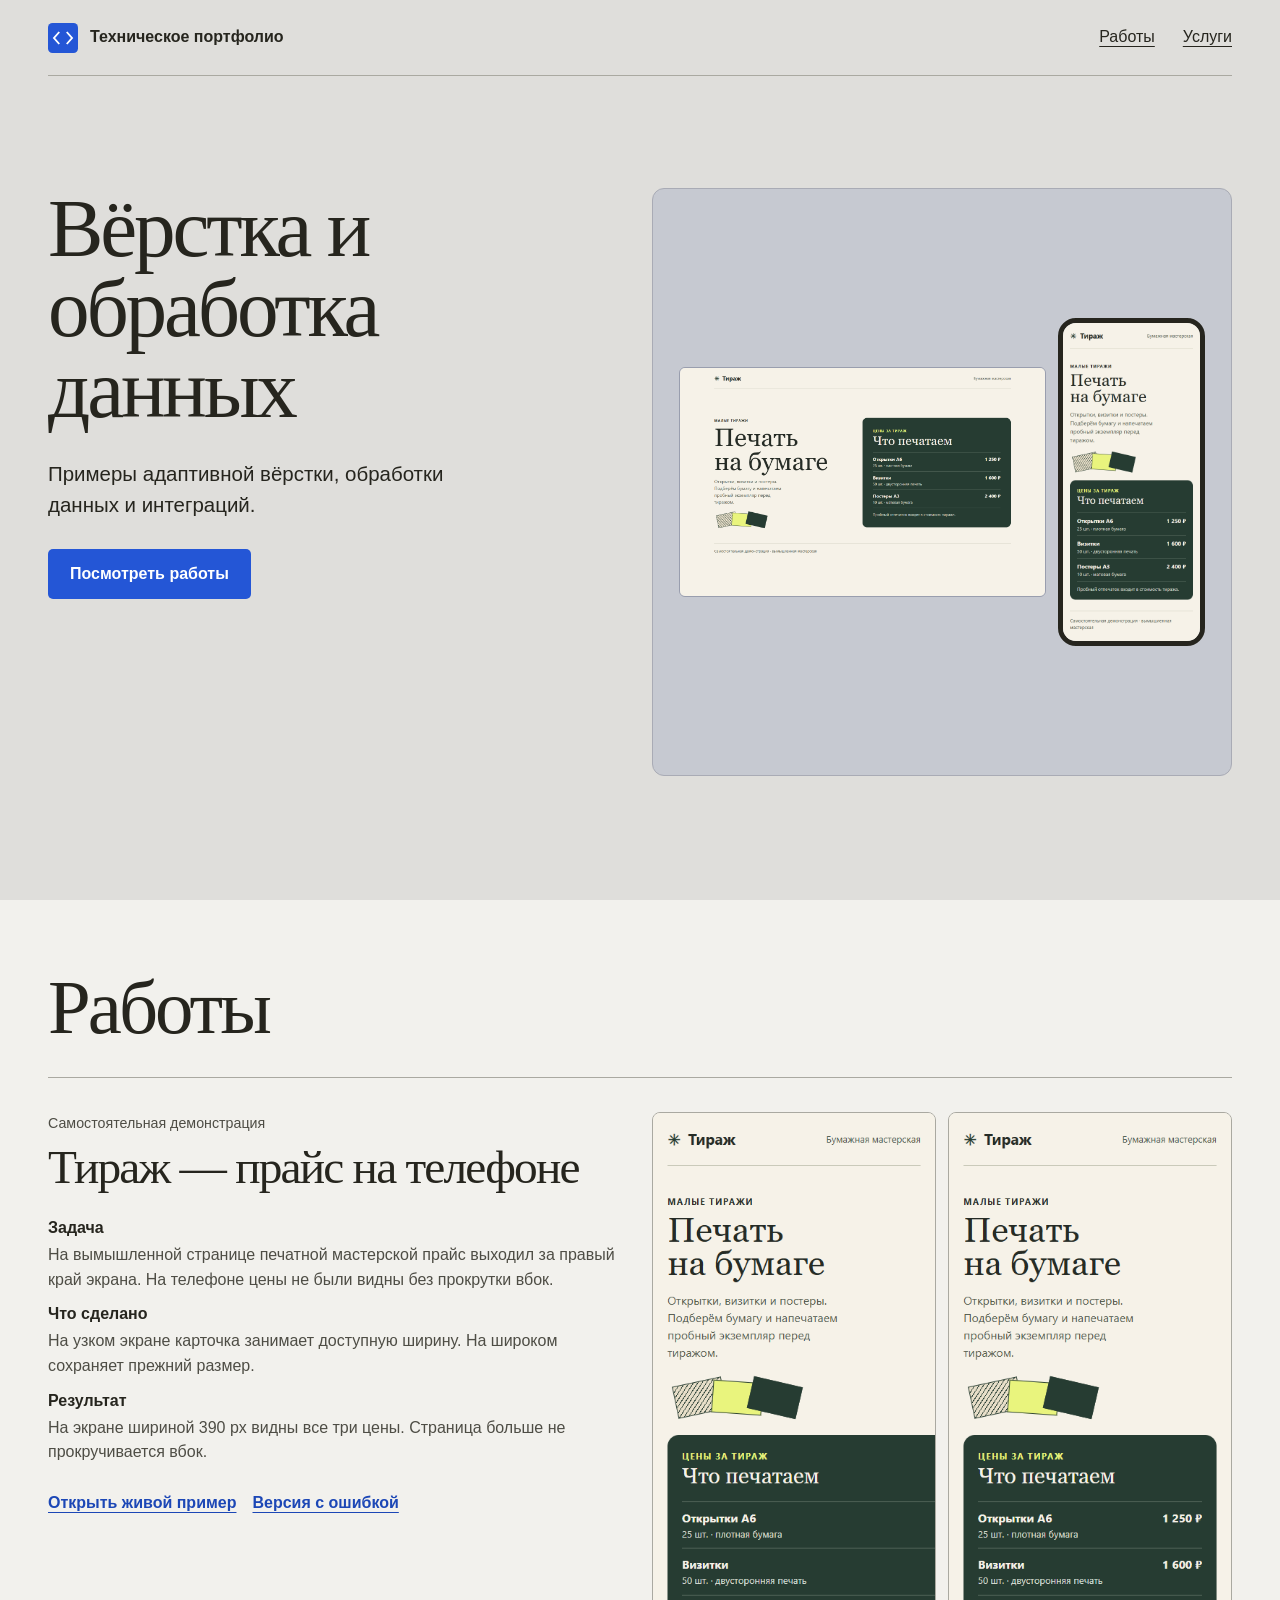
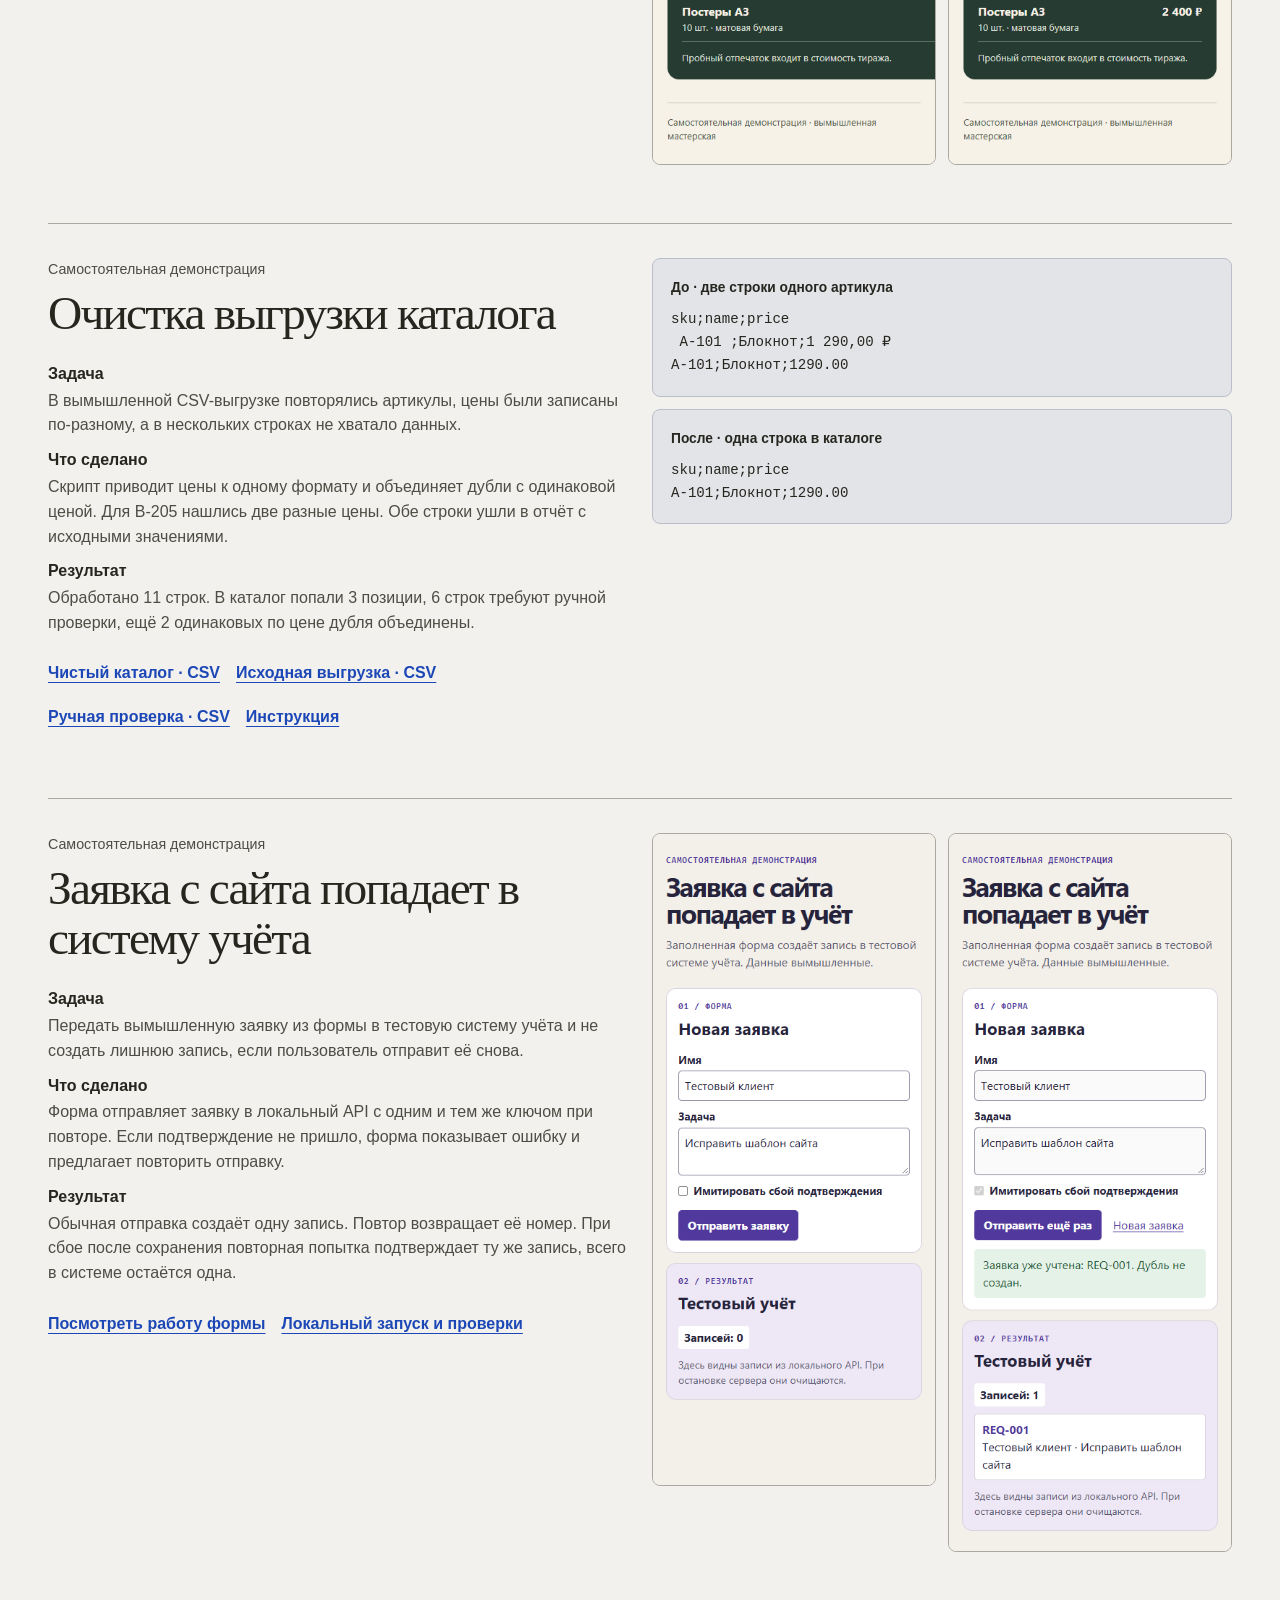
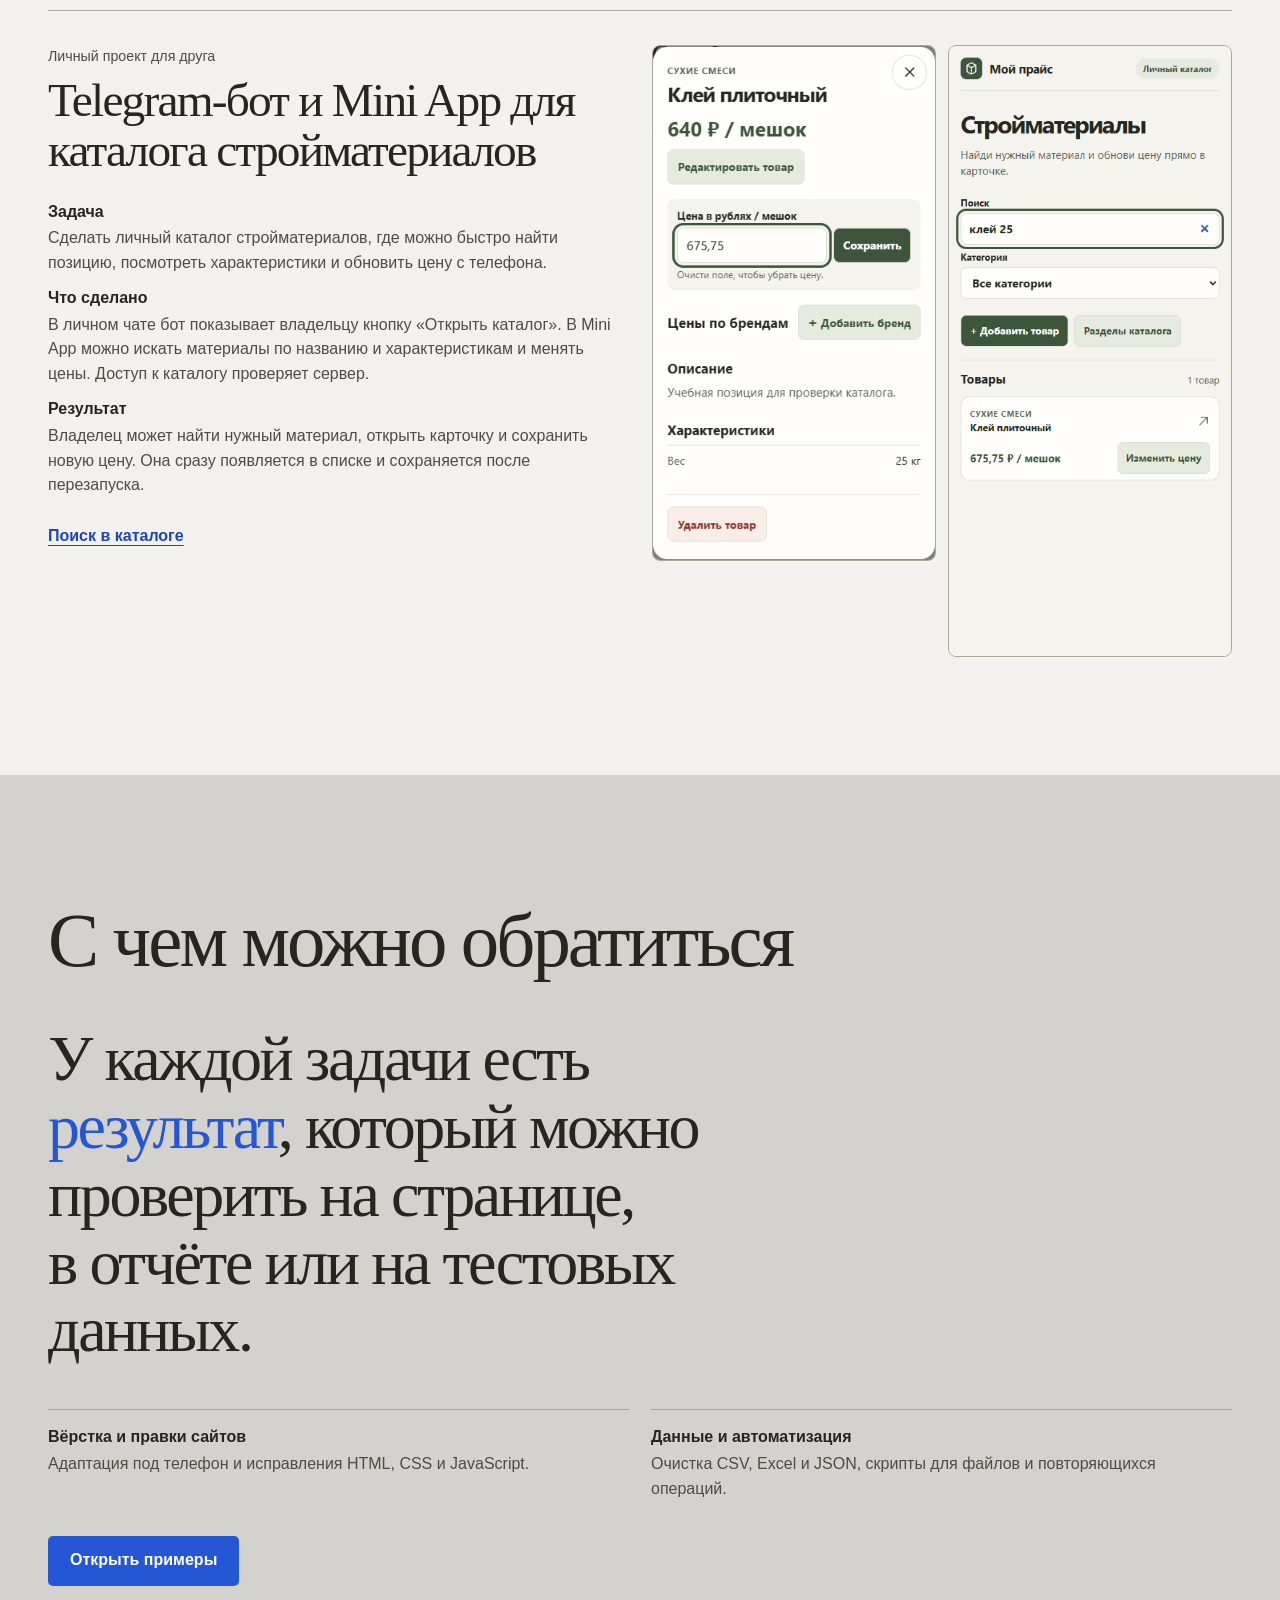
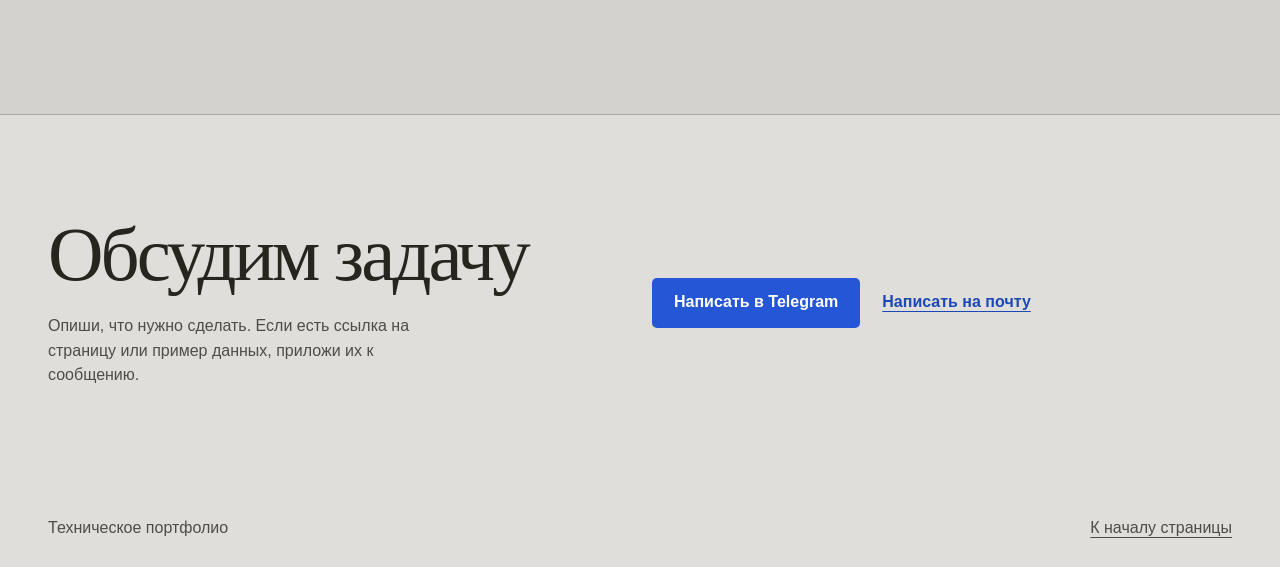
==== commit bacf9acb: "Simplify portfolio case copy" ====
--- a/index.html
+++ b/index.html
@@ -35,7 +35,7 @@
       <div class="wrap hero-grid">
         <div class="hero-copy">
           <h1 id="title">Вёрстка и обработка данных</h1>
-          <p>Исправляю отображение сайтов на телефонах и привожу в порядок выгрузки. В портфолио есть примеры работ с проверкой результата.</p>
+          <p>Примеры адаптивной вёрстки, обработки данных и интеграций.</p>
           <a class="button" href="#works">Посмотреть работы</a>
         </div>
         <div class="hero-visual" data-visual>
@@ -84,7 +84,6 @@
           <div><dt>Задача</dt><dd class="case-task"></dd></div>
           <div><dt>Что сделано</dt><dd class="case-changes"></dd></div>
           <div><dt>Результат</dt><dd class="case-result"></dd></div>
-          <div><dt>Как проверено</dt><dd class="case-verification"></dd></div>
         </dl>
         <ul class="case-links" aria-label="Материалы работы"></ul>
       </div>
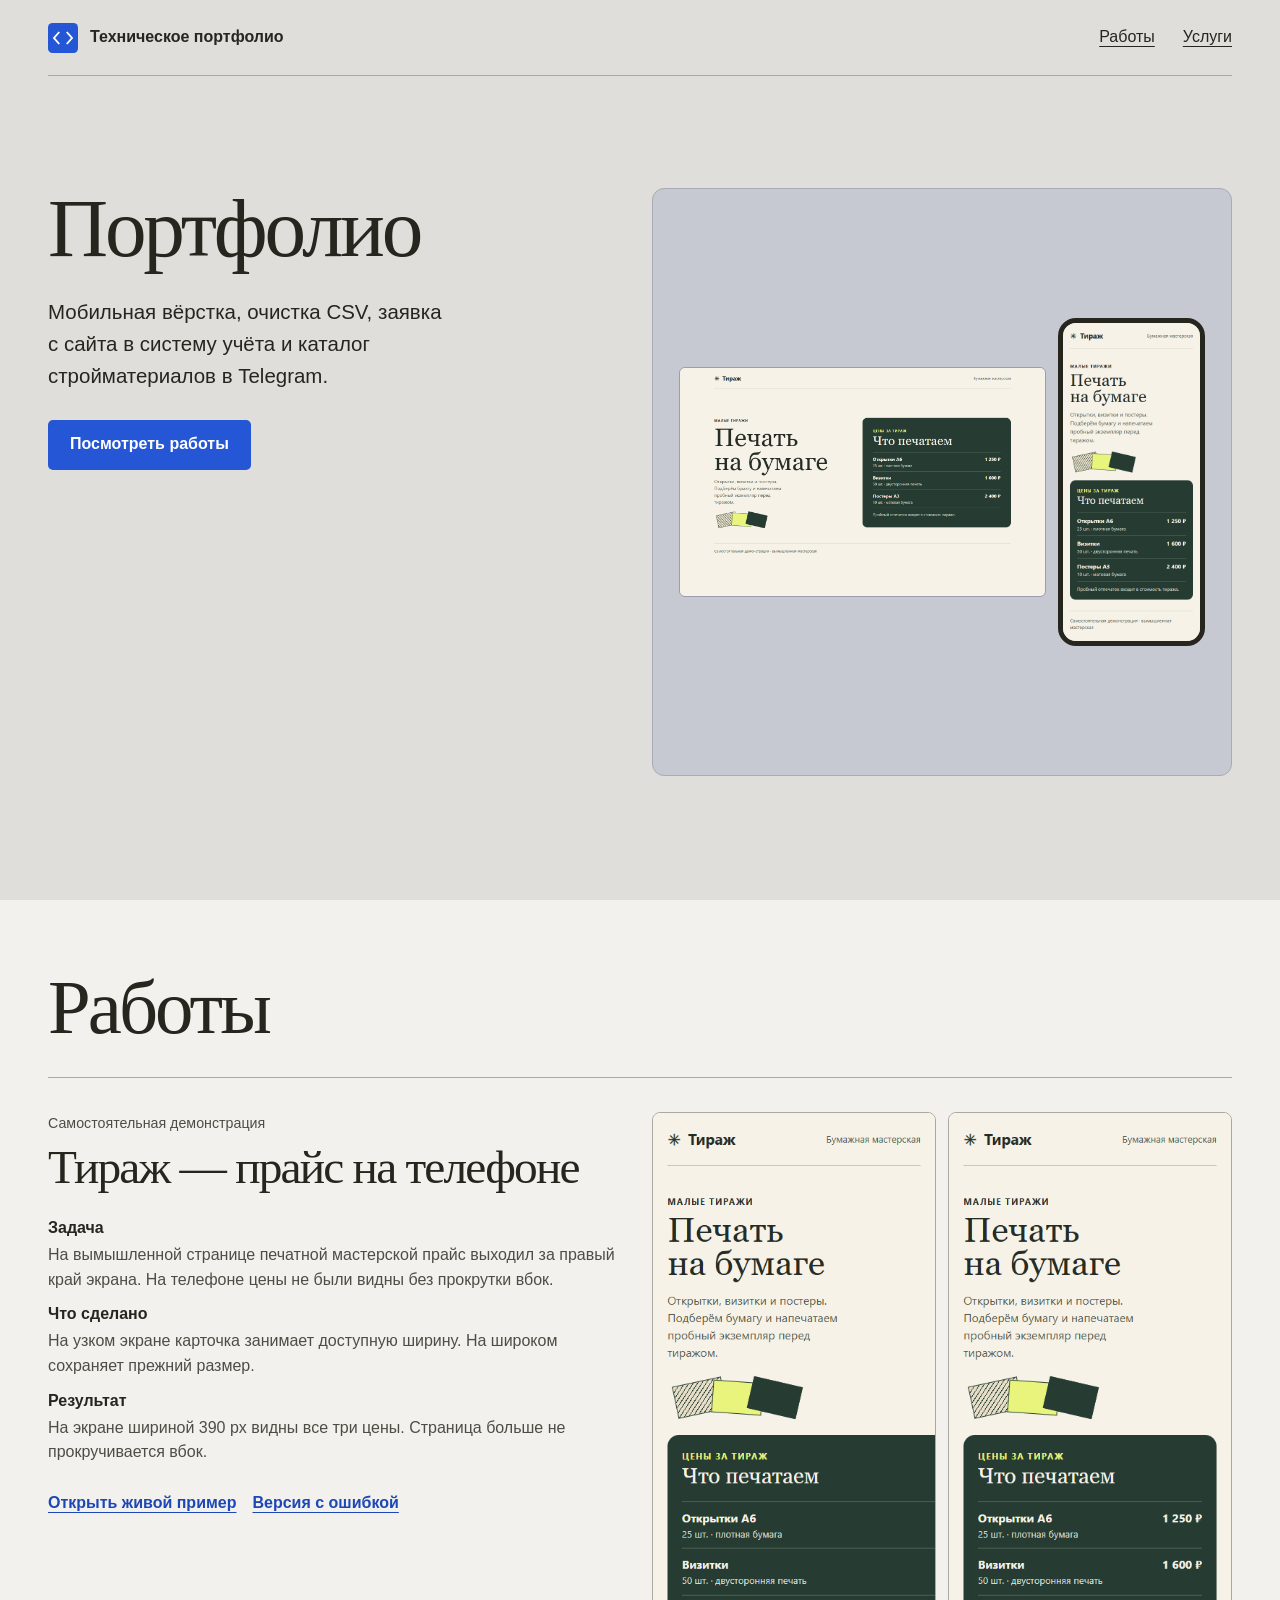
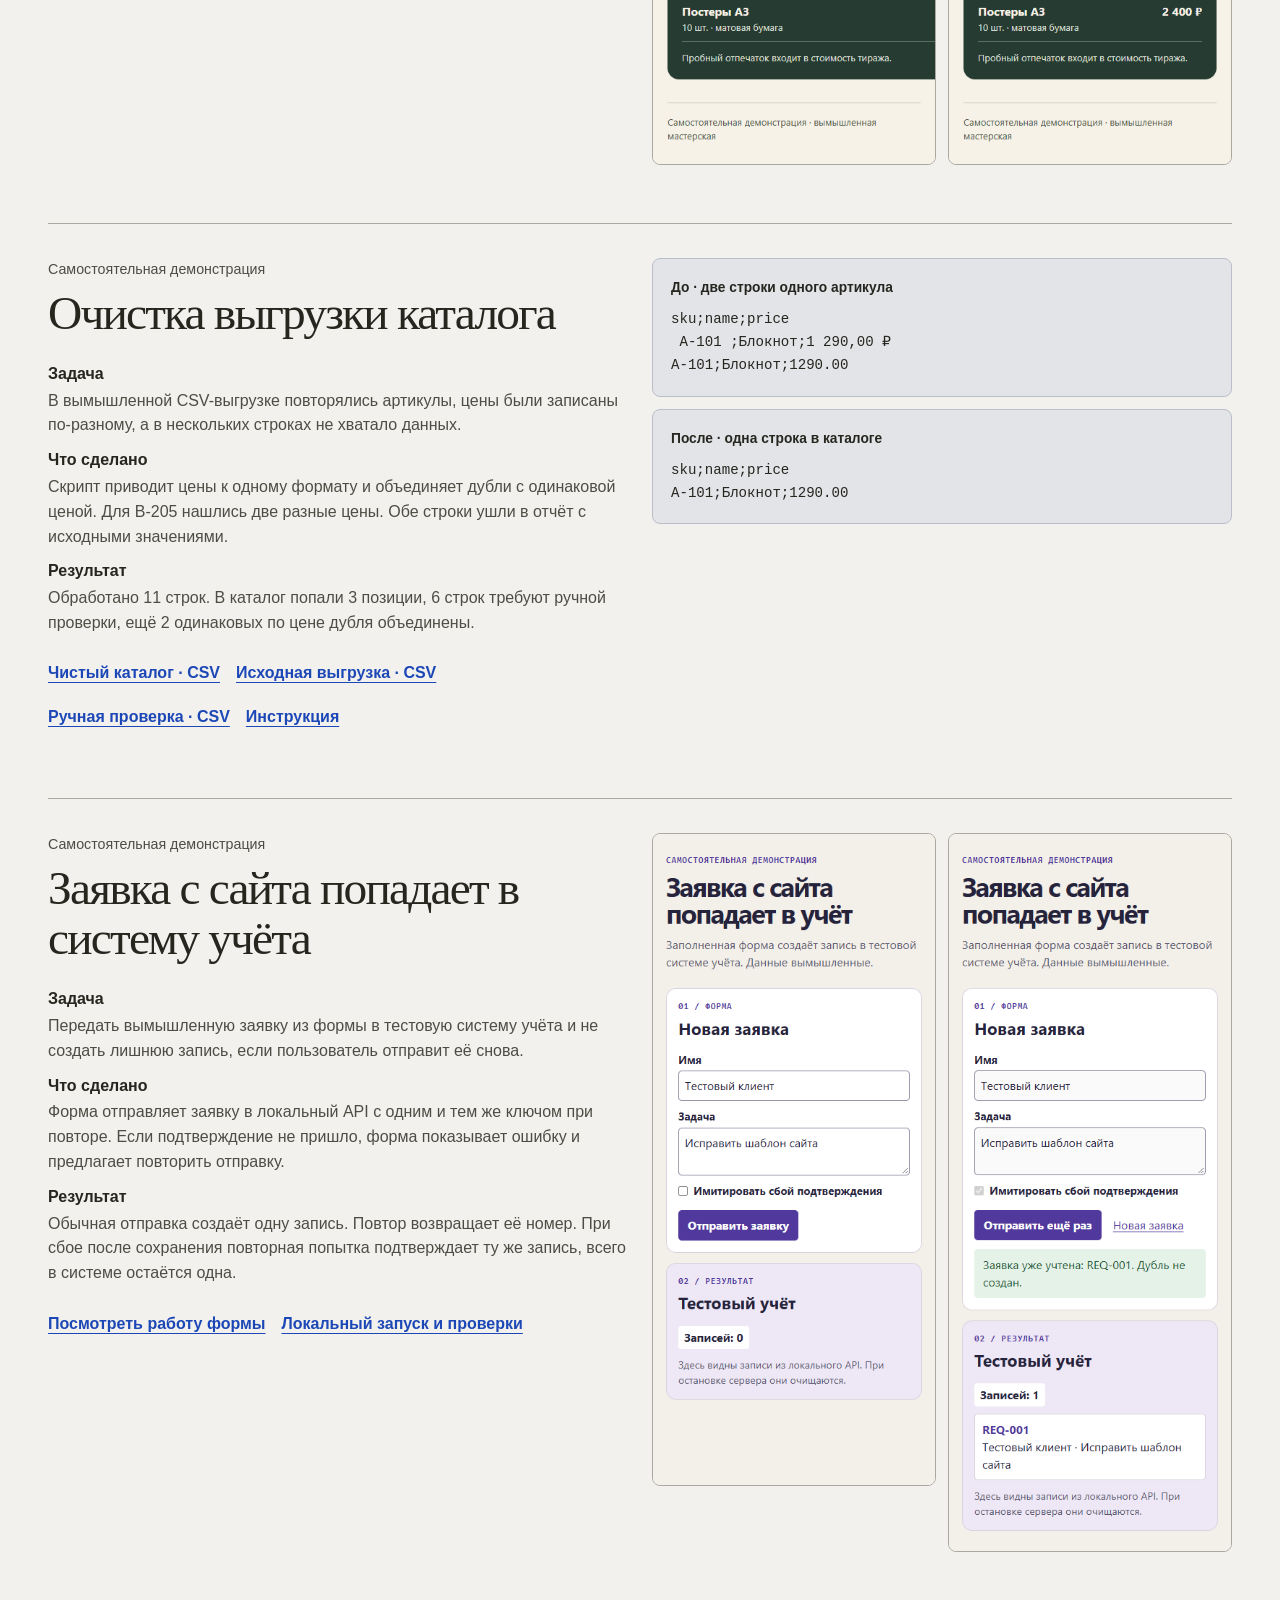
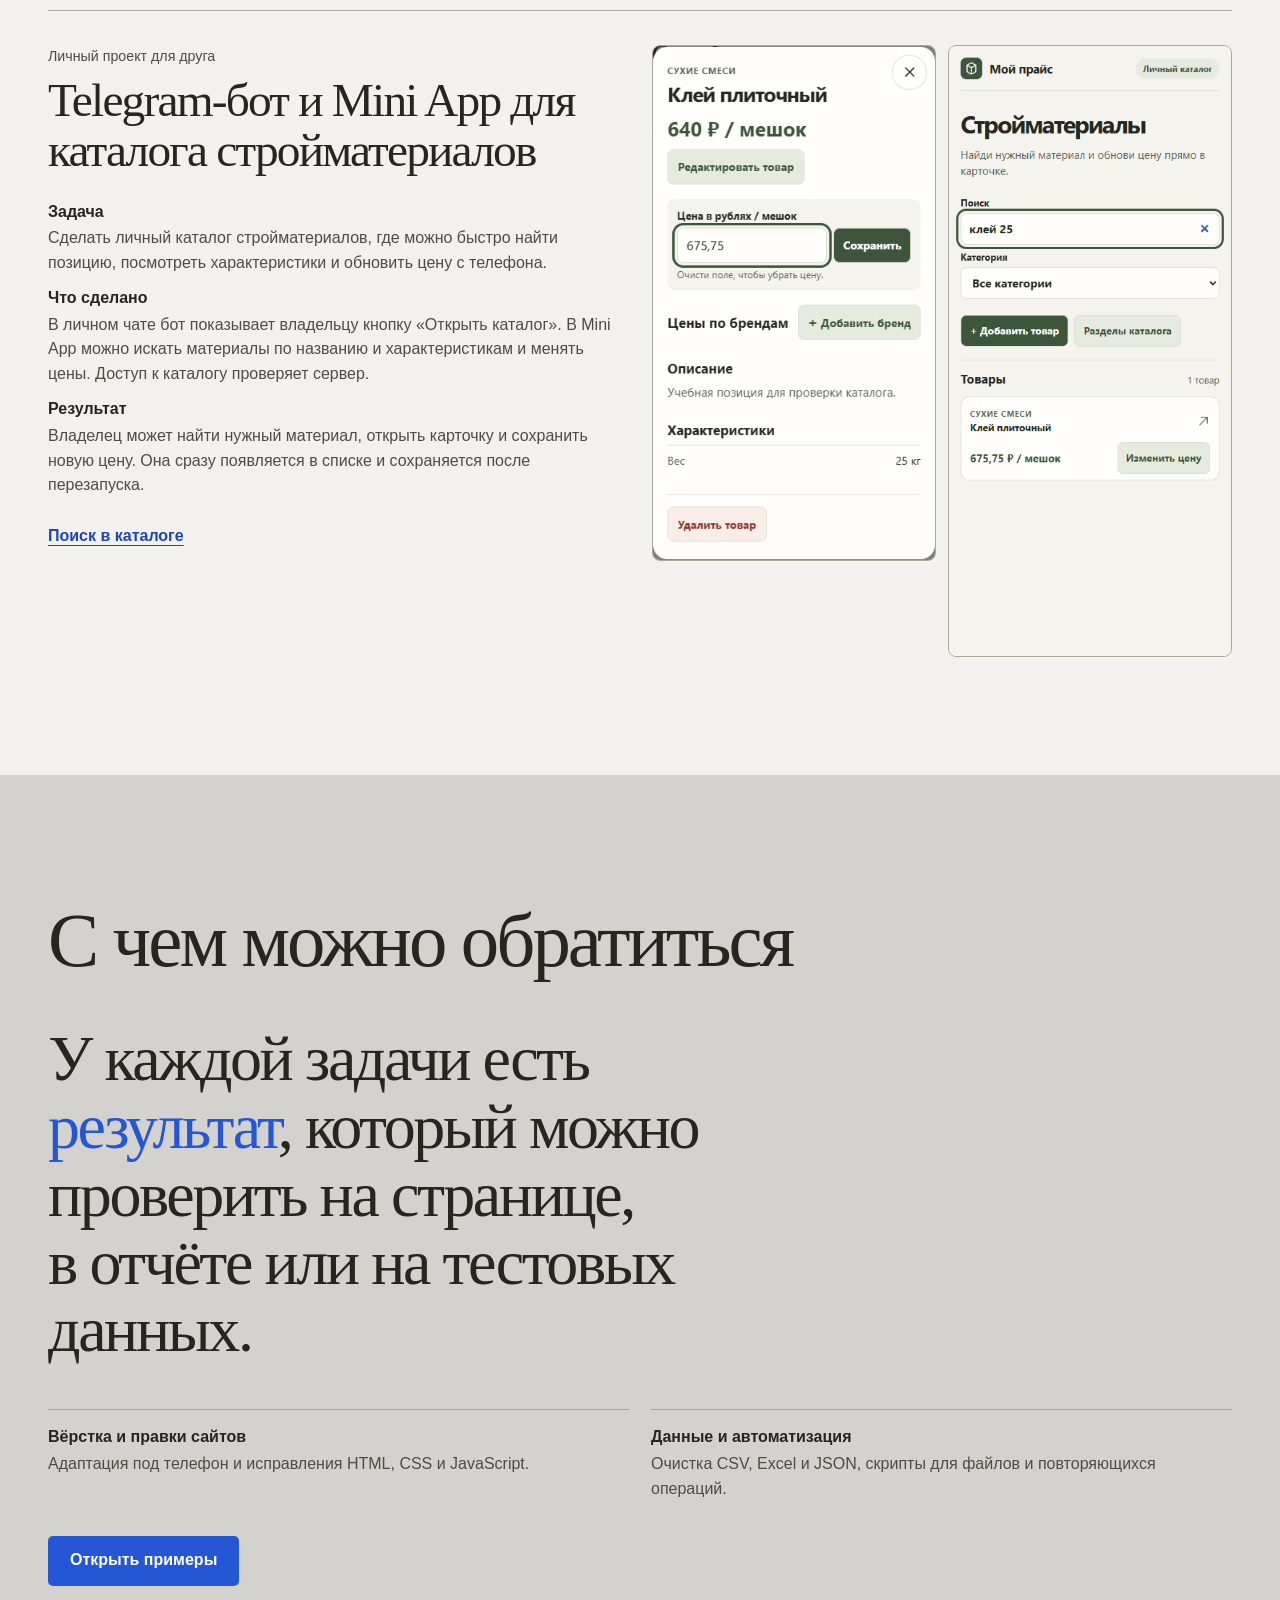
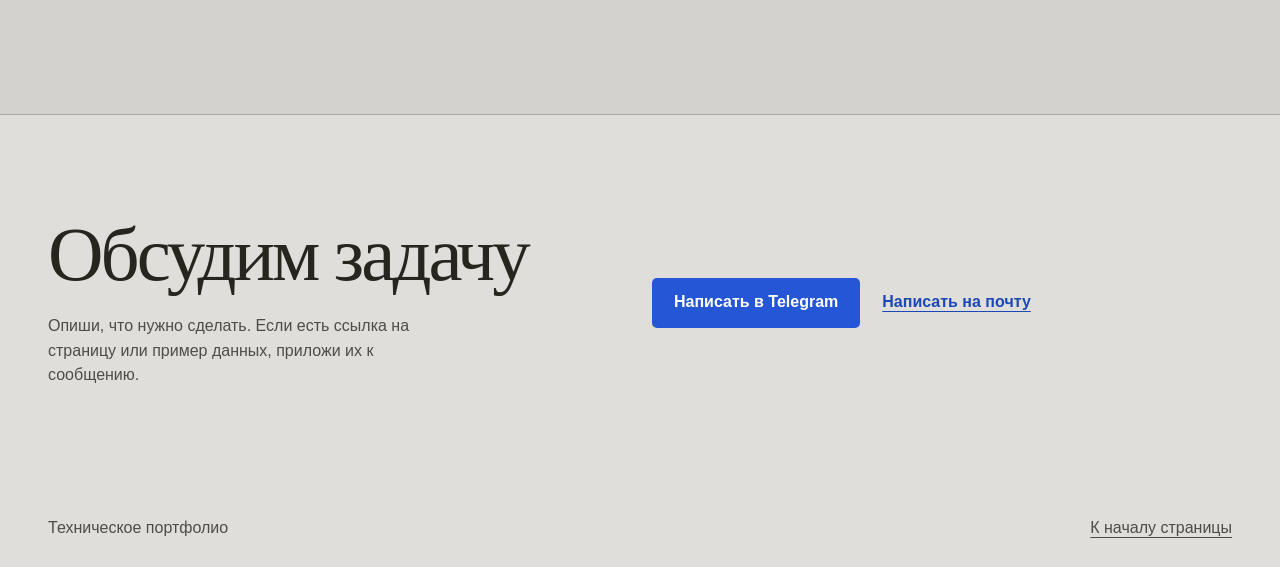
==== commit a8b026d3: "Clarify portfolio home page" ====
--- a/index.html
+++ b/index.html
@@ -6,20 +6,20 @@
   <meta name="page-type" content="service">
   <meta name="site-kind" content="other">
   <meta name="theme-color" content="#dfdedb">
-  <meta name="description" content="Примеры адаптивной вёрстки и обработки данных: задача, решение и проверка результата.">
-  <meta property="og:title" content="Вёрстка и обработка данных">
-  <meta property="og:description" content="Примеры вёрстки, обработки данных и интеграций с проверкой результата.">
+  <meta name="description" content="Мобильная вёрстка, очистка CSV, заявка с сайта в систему учёта и каталог стройматериалов в Telegram.">
+  <meta property="og:title" content="Портфолио">
+  <meta property="og:description" content="Мобильная вёрстка, очистка CSV, заявка с сайта в систему учёта и каталог стройматериалов в Telegram.">
   <meta property="og:type" content="website">
   <meta property="og:image" content="adaptive-price-card/screenshots/desktop-after.png">
-  <title>Вёрстка и обработка данных · Портфолио</title>
+  <title>Портфолио · Вёрстка, данные и интеграции</title>
   <link rel="icon" href="mark.svg" type="image/svg+xml">
   <link rel="stylesheet" href="tokens.css">
   <link rel="stylesheet" href="assets/motion/motion.css">
   <link rel="stylesheet" href="assets/moments/word-highlight/moment.css">
   <link rel="stylesheet" href="style.css">
   <script>if (location.protocol !== "file:") { document.documentElement.classList.add("m-enter"); setTimeout(() => document.documentElement.classList.add("m-enter-done"), 700); }</script>
-  <script defer src="cases.js"></script>
-  <script defer src="portfolio.js"></script>
+  <script defer src="cases.js?v=2"></script>
+  <script defer src="portfolio.js?v=2"></script>
   <script type="module" src="assets/motion/motion.js"></script>
   <script type="module" src="assets/moments/moments.js"></script>
 </head>
@@ -34,8 +34,8 @@
     <section class="hero" data-enter aria-labelledby="title">
       <div class="wrap hero-grid">
         <div class="hero-copy">
-          <h1 id="title">Вёрстка и обработка данных</h1>
-          <p>Примеры адаптивной вёрстки, обработки данных и интеграций.</p>
+          <h1 id="title">Портфолио</h1>
+          <p>Мобильная вёрстка, очистка CSV, заявка с сайта в систему учёта и каталог стройматериалов в Telegram.</p>
           <a class="button" href="#works">Посмотреть работы</a>
         </div>
         <div class="hero-visual" data-visual>
